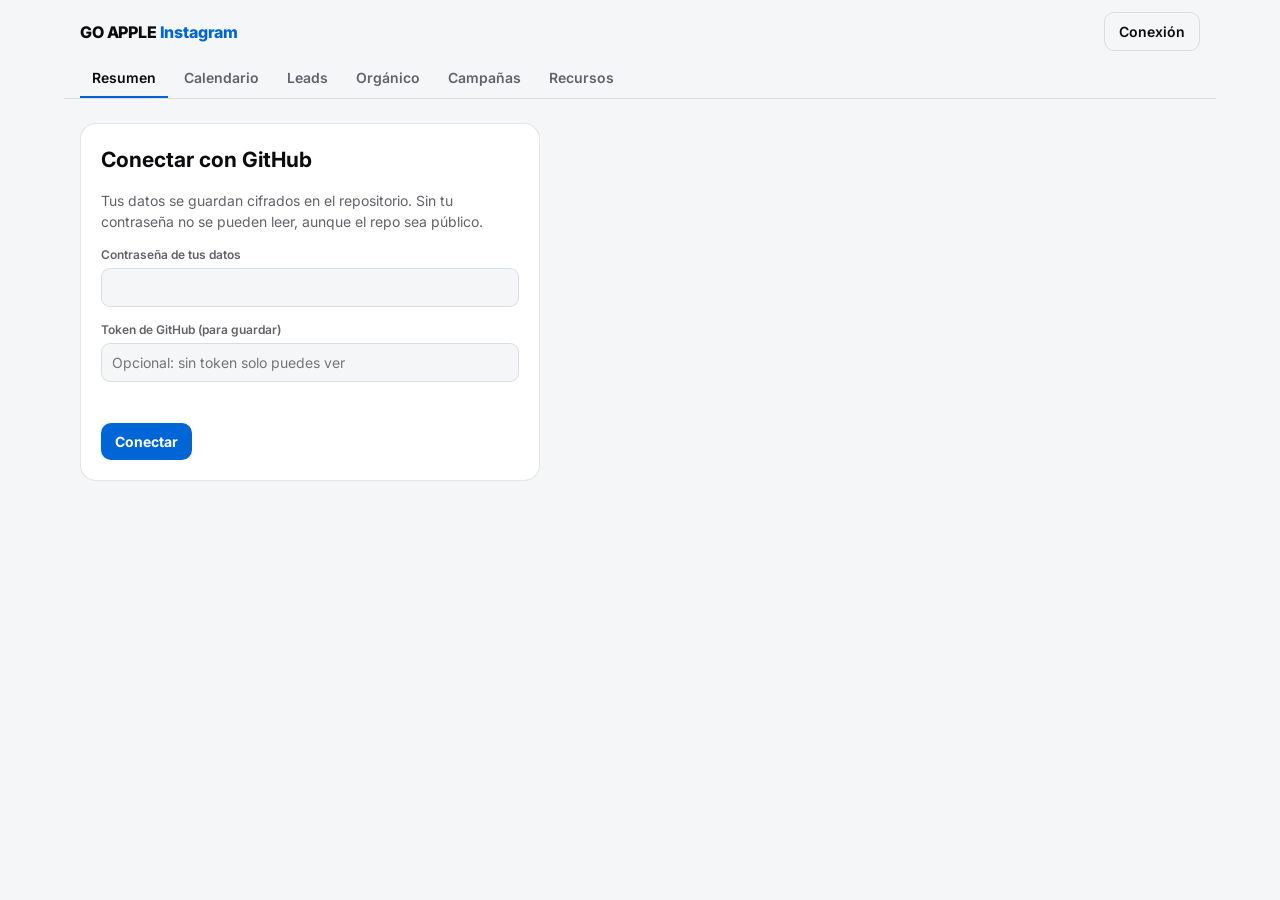
==== instagram.html @ bdab7c3d "Agrega página de Instagram (standalone) y su acceso desde el menú Mismo motor de datos que panel-ram" ====
<!doctype html>
<html lang="es"><head>
<meta charset="utf-8">
<meta name="viewport" content="width=device-width, initial-scale=1, viewport-fit=cover">
<title>GO APPLE · Instagram</title>
<meta name="robots" content="noindex">
<link rel="preconnect" href="https://fonts.googleapis.com">
<link rel="stylesheet" href="https://fonts.googleapis.com/css2?family=Inter:wght@400;500;600;700;800&display=swap">
<style>
/* Layout: barra superior con pestañas, contenido en una columna ancha; tablas con scroll propio.
   Paleta dark-first de ramaruizmkt (negro, azul de marca), con variante clara. */
:root {
  --bg: #050505; --surface: #0e0e10; --raise: #151518; --line: rgba(255,255,255,.09);
  --fg: #f4f4f5; --muted: #8f8f94; --accent: #0a84ff; --accent-ink: #ffffff;
  --good: #30d158; --warn: #ffb340; --bad: #ff453a;
  --font: "Inter", system-ui, -apple-system, "Segoe UI", sans-serif;
  color-scheme: dark;
}
@media (prefers-color-scheme: light) { :root:not([data-theme="dark"]) {
  --bg: #f5f6f8; --surface: #ffffff; --raise: #eef0f4; --line: rgba(0,0,0,.1);
  --fg: #0b0b0d; --muted: #62626a; --accent: #0066d6; --accent-ink: #ffffff;
  --good: #1c8a3a; --warn: #a96300; --bad: #c8261c; color-scheme: light; } }
:root[data-theme="light"] {
  --bg: #f5f6f8; --surface: #ffffff; --raise: #eef0f4; --line: rgba(0,0,0,.1);
  --fg: #0b0b0d; --muted: #62626a; --accent: #0066d6; --accent-ink: #ffffff;
  --good: #1c8a3a; --warn: #a96300; --bad: #c8261c; color-scheme: light; }

* { box-sizing: border-box; }
body { margin: 0; background: var(--bg); color: var(--fg); font-family: var(--font); font-size: 14px; line-height: 1.5; padding-inline: 16px; padding-block: 0 56px; }
.tools { display: flex; align-items: center; gap: 10px; }
#sync { font-size: 12px; color: var(--muted); }
#cuenta-sel { background: var(--raise); border: 1px solid var(--line); border-radius: 10px; padding: 7px 10px; font-weight: 600; max-width: 190px; }
#sync.bad { color: var(--bad); }
.setup { max-width: 460px; display: flex; flex-direction: column; gap: 14px; background: var(--surface); border: 1px solid var(--line); border-radius: 16px; padding: 20px; }
.setup p { margin: 0; color: var(--muted); }
.setup .field input { width: 100%; }
.wrap { max-width: 1120px; margin: 0 auto; }
h1, h2, h3 { margin: 0; text-wrap: balance; }
button, input, select, textarea { font: inherit; color: inherit; }
.num { font-variant-numeric: tabular-nums; }

header { position: sticky; top: env(safe-area-inset-top, 0px); z-index: 5; background: var(--bg); border-bottom: 1px solid var(--line); margin-inline: -16px; padding: 12px 16px 0; }
.bar { max-width: 1120px; margin: 0 auto; display: flex; flex-wrap: wrap; align-items: center; gap: 8px 16px; justify-content: space-between; }
.brand { font-weight: 800; font-size: 16px; letter-spacing: -.01em; }
.brand span { color: var(--accent); }
nav { display: flex; gap: 4px; overflow-x: auto; max-width: 1120px; margin: 8px auto 0; }
nav button { background: none; border: 0; border-bottom: 2px solid transparent; padding: 8px 12px; color: var(--muted); font-weight: 600; cursor: pointer; white-space: nowrap; }
nav button[aria-selected="true"] { color: var(--fg); border-color: var(--accent); }
nav button:hover { color: var(--fg); }
:focus-visible { outline: 2px solid var(--accent); outline-offset: 2px; }

.primary { background: var(--accent); color: var(--accent-ink); border: 0; border-radius: 10px; padding: 8px 14px; font-weight: 700; cursor: pointer; }
.ghost { background: transparent; border: 1px solid var(--line); border-radius: 10px; padding: 8px 14px; font-weight: 600; cursor: pointer; }
.ghost:hover { background: var(--raise); }
.danger { color: var(--bad); }

main { padding-top: 24px; display: flex; flex-direction: column; gap: 28px; }
.eyebrow { font-size: 11px; font-weight: 700; letter-spacing: .14em; text-transform: uppercase; color: var(--muted); }
.sec { display: flex; flex-direction: column; gap: 12px; min-width: 0; }
.sec-head { display: flex; align-items: baseline; justify-content: space-between; gap: 12px; flex-wrap: wrap; }
.sec-head h2 { font-size: 18px; font-weight: 700; letter-spacing: -.01em; }
.hint { color: var(--muted); font-size: 13px; }

.kpis { display: grid; grid-template-columns: repeat(auto-fit, minmax(150px, 1fr)); gap: 10px; }
.kpi { background: var(--surface); border: 1px solid var(--line); border-radius: 14px; padding: 14px 16px; display: flex; flex-direction: column; gap: 2px; min-width: 0; }
.kpi b { font-size: 24px; font-weight: 800; letter-spacing: -.02em; font-variant-numeric: tabular-nums; }
.kpi small { color: var(--muted); font-size: 12px; }
.kpi .eyebrow { font-size: 10.5px; }

.funnel { display: flex; flex-direction: column; gap: 8px; background: var(--surface); border: 1px solid var(--line); border-radius: 14px; padding: 16px; }
.frow { display: grid; grid-template-columns: 84px 1fr 120px; gap: 12px; align-items: center; }
.frow .track { background: var(--raise); border-radius: 6px; height: 22px; overflow: hidden; }
.frow .fill { height: 100%; background: var(--accent); border-radius: 6px; min-width: 2px; }
.frow:nth-child(2) .fill { opacity: .75; } .frow:nth-child(3) .fill { background: var(--good); }
.frow span:last-child { color: var(--muted); font-size: 12.5px; text-align: right; }
.frow span:first-child { font-weight: 600; }

.tablebox { overflow-x: auto; background: var(--surface); border: 1px solid var(--line); border-radius: 14px; }
table { border-collapse: collapse; width: 100%; min-width: 640px; }
th { text-align: left; font-size: 11px; font-weight: 700; letter-spacing: .08em; text-transform: uppercase; color: var(--muted); padding: 10px 12px; border-bottom: 1px solid var(--line); white-space: nowrap; }
td { padding: 10px 12px; border-bottom: 1px solid var(--line); vertical-align: middle; }
tr:last-child td { border-bottom: 0; }
th.r, td.r { text-align: right; font-variant-numeric: tabular-nums; }
tbody tr.click { cursor: pointer; } tbody tr.click:hover { background: var(--raise); }
td .sub { color: var(--muted); font-size: 12px; }
td.title { max-width: 280px; overflow-wrap: anywhere; }
.dim { color: var(--muted); }

.pill { display: inline-block; padding: 2px 9px; border-radius: 999px; font-size: 12px; font-weight: 600; background: var(--raise); color: var(--muted); white-space: nowrap; }
.pill.contactado, .pill.Activa { background: color-mix(in srgb, var(--accent) 18%, transparent); color: var(--accent); }
.pill.Activo { background: color-mix(in srgb, var(--good) 20%, transparent); color: var(--good); }
.pill.agendado, .pill.Pausada, .pill.Pausado { background: color-mix(in srgb, var(--warn) 20%, transparent); color: var(--warn); }
.pill.venta { background: color-mix(in srgb, var(--good) 20%, transparent); color: var(--good); }
.pill.perdido { background: color-mix(in srgb, var(--bad) 18%, transparent); color: var(--bad); }
select.stage { background: var(--raise); border: 1px solid var(--line); border-radius: 8px; padding: 4px 6px; font-size: 13px; }

.chips { display: flex; gap: 6px; flex-wrap: wrap; }
.chip { background: transparent; border: 1px solid var(--line); border-radius: 999px; padding: 4px 12px; font-size: 13px; font-weight: 600; color: var(--muted); cursor: pointer; }
.chip[aria-pressed="true"] { background: var(--fg); color: var(--bg); border-color: var(--fg); }

.empty { border: 1px dashed var(--line); border-radius: 14px; padding: 28px 20px; display: flex; flex-direction: column; gap: 10px; align-items: flex-start; }
.empty p { margin: 0; color: var(--muted); max-width: 52ch; }
.empty h3 { font-size: 16px; }
.two { display: grid; grid-template-columns: repeat(auto-fit, minmax(300px, 1fr)); gap: 24px; }

.overlay { position: fixed; inset: 0; background: rgba(0,0,0,.6); display: flex; align-items: flex-start; justify-content: center; padding: 24px 16px; overflow-y: auto; z-index: 20; }
.modal { background: var(--surface); border: 1px solid var(--line); border-radius: 16px; width: 100%; max-width: 520px; padding: 20px; display: flex; flex-direction: column; gap: 16px; }
.modal h3 { font-size: 17px; }
.fields { display: grid; grid-template-columns: 1fr 1fr; gap: 12px; }
.field { display: flex; flex-direction: column; gap: 4px; min-width: 0; }
.field.full { grid-column: 1 / -1; }
.field label { font-size: 12px; font-weight: 600; color: var(--muted); }
.field input, .field select, .field textarea { background: var(--bg); border: 1px solid var(--line); border-radius: 9px; padding: 8px 10px; width: 100%; min-width: 0; }
.field.check { flex-direction: row; align-items: center; gap: 8px; }
.field.check input { width: auto; }
.actions { display: flex; gap: 8px; flex-wrap: wrap; align-items: center; }
.actions .sp { flex: 1; }
.err { color: var(--bad); font-size: 13px; min-height: 1em; }
/* calendario */
.cal-head { display: flex; align-items: center; gap: 8px; flex-wrap: wrap; }
.cal-head h2 { text-transform: none; min-width: 150px; }
.cal-head h2::first-letter { text-transform: uppercase; }
.cal-grid { display: grid; grid-template-columns: repeat(7, minmax(0, 1fr)); gap: 1px; background: var(--line); border: 1px solid var(--line); border-radius: 14px; overflow: hidden; }
.cal-dow { background: var(--surface); padding: 8px; font-size: 11px; font-weight: 700; letter-spacing: .08em; text-transform: uppercase; color: var(--muted); }
.cal-day { background: var(--surface); min-height: 104px; padding: 6px; display: flex; flex-direction: column; gap: 4px; min-width: 0; }
.cal-day.off { background: var(--bg); }
.cal-n { font-size: 12px; font-weight: 700; width: 22px; height: 22px; display: inline-flex; align-items: center; justify-content: center; color: var(--muted); }
.cal-day.today .cal-n { background: var(--accent); color: var(--accent-ink); border-radius: 999px; }
.cal-chip { text-align: left; border: 0; border-radius: 7px; padding: 4px 6px; font-size: 12px; line-height: 1.25; cursor: pointer; background: color-mix(in srgb, var(--accent) 20%, transparent); color: var(--fg); min-width: 0; overflow: hidden; }
.cal-chip b { display: block; font-variant-numeric: tabular-nums; font-size: 11px; color: var(--accent); }
.cal-chip.publicado { background: color-mix(in srgb, var(--good) 20%, transparent); } .cal-chip.publicado b { color: var(--good); }
.cal-chip.error, .cal-chip.vencido { background: color-mix(in srgb, var(--bad) 20%, transparent); } .cal-chip.error b, .cal-chip.vencido b { color: var(--bad); }
.cal-chip.publicando { background: color-mix(in srgb, var(--warn) 22%, transparent); } .cal-chip.publicando b { color: var(--warn); }
.cal-chip span { display: block; overflow: hidden; text-overflow: ellipsis; white-space: nowrap; }
.pill.pendiente { background: color-mix(in srgb, var(--accent) 18%, transparent); color: var(--accent); }
.pill.publicado { background: color-mix(in srgb, var(--good) 20%, transparent); color: var(--good); }
.pill.error, .pill.vencido { background: color-mix(in srgb, var(--bad) 18%, transparent); color: var(--bad); }
.pill.publicando { background: color-mix(in srgb, var(--warn) 20%, transparent); color: var(--warn); }
.thumbs { display: flex; gap: 6px; overflow-x: auto; }
.thumbs img { width: 84px; height: 84px; object-fit: cover; border-radius: 8px; flex: none; }
.cap { white-space: pre-wrap; color: var(--muted); font-size: 13px; max-height: 220px; overflow-y: auto; }
@media (max-width: 700px) { .cal-day { min-height: 56px; padding: 4px; } .cal-chip span, .cal-chip b { display: none; } .cal-chip { padding: 0; height: 8px; } .cal-dow { padding: 6px 2px; font-size: 10px; text-align: center; letter-spacing: 0; } }
@media (max-width: 520px) { .fields { grid-template-columns: 1fr; } .frow { grid-template-columns: 70px 1fr 90px; gap: 8px; } }
@media (prefers-reduced-motion: no-preference) { .fill { transition: width .3s; } }
</style>
</head>
<body>
<div class="wrap">
  <header>
    <div class="bar">
      <div class="brand">GO APPLE <span>Instagram</span></div>
      <div class="tools"><select id="cuenta-sel" aria-label="Cuenta de Instagram" hidden></select><span id="sync" role="status"></span><button class="ghost" id="cfg-btn" type="button">Conexión</button><button class="primary" id="add-btn" type="button">+ Nuevo lead</button></div>
    </div>
    <nav role="tablist" id="tabs"></nav>
  </header>
  <main id="view"></main>
</div>
<div id="modal-root"></div>

<script>
const STAGES = [['nuevo','Nuevo'],['contactado','Contactado'],['agendado','Agendado'],['venta','Venta'],['perdido','Perdido']];
const STAGE_LABEL = Object.fromEntries(STAGES);
const TABS = [['resumen','Resumen','+ Nuevo lead','leads'],['calendario','Calendario','+ Nuevo lead','leads'],['leads','Leads','+ Nuevo lead','leads'],['organico','Orgánico','+ Nuevo contenido','posts'],['campanas','Campañas','+ Nueva campaña','camps'],['recursos','Recursos','+ Nuevo recurso','recursos']];
const COLL = { leads:'leads', posts:'posts', camps:'camps', recursos:'recursos', config:'config' };
const S = { posts: [], camps: [], leads: [], recursos: [], config: [] };
let LISTA = [], cuentaSel = 'todas';
try { cuentaSel = localStorage.getItem('go-apple-ig-cuenta') || 'todas'; } catch (e) {}
const cuentaDe = x => String((x && x.cuenta) || LISTA[0] || '').toLowerCase();
const okCuenta = x => cuentaSel === 'todas' || !LISTA.length || cuentaDe(x) === cuentaSel;
const cuentaField = () => LISTA.length > 1 ? [['cuenta', 'Cuenta', 'select', { full: 1, opts: LISTA.map(u => [u, '@' + u]), def: cuentaSel !== 'todas' ? cuentaSel : LISTA[0] }]] : [];
let db = null, tab = 'resumen', leadFilter = 'todos', dbError = '', needSetup = false;
const CFG_KEY = 'go-apple-ig-conexion';
const cfg = { repo: 'ramaskere/go-apple-sistema', file: 'datos.enc.json', pass: '', token: '' };
try { Object.assign(cfg, JSON.parse(localStorage.getItem(CFG_KEY) || '{}')); } catch (e) {}
const saveCfg = () => { try { localStorage.setItem(CFG_KEY, JSON.stringify({ pass: cfg.pass, token: cfg.token })); } catch (e) {} try { navigator.storage?.persist?.(); } catch (e) {} };
const authErr = m => Object.assign(new Error(m), { auth: true });

try { const t = localStorage.getItem('go-apple-ig-tab'); if (TABS.some(x => x[0] === t)) tab = t; } catch (e) {}

const $ = s => document.querySelector(s);
const esc = v => String(v ?? '').replace(/[&<>"']/g, c => ({'&':'&amp;','<':'&lt;','>':'&gt;','"':'&quot;',"'":'&#39;'}[c]));
const today = () => { const d = new Date(); return new Date(d - d.getTimezoneOffset()*60000).toISOString().slice(0,10); };
const addDays = n => { const d = new Date(); d.setDate(d.getDate()+n); return new Date(d - d.getTimezoneOffset()*60000).toISOString().slice(0,10); };
const n0 = v => Number(v) || 0;
const int = v => n0(v).toLocaleString('es');
const money = v => 'US$ ' + n0(v).toLocaleString('es', { maximumFractionDigits: Math.abs(n0(v)) < 100 ? 2 : 0 });
const ratio = (a, b) => b > 0 ? a / b : null;
const pct = r => r === null ? '—' : (r * 100).toLocaleString('es', { maximumFractionDigits: 1 }) + '%';
const moneyOr = r => r === null ? '—' : money(r);
const dateLabel = f => f ? new Date(f + 'T12:00:00').toLocaleDateString('es', { day: 'numeric', month: 'short' }) : '—';

/* ---------- métricas ---------- */
const isAgenda = l => !!l.agendado || l.etapa === 'agendado' || l.etapa === 'venta';
function stats(list) {
  const ventas = list.filter(l => l.etapa === 'venta');
  return { leads: list.length, agendas: list.filter(isAgenda).length, ventas: ventas.length, ingresos: ventas.reduce((s, l) => s + n0(l.monto), 0) };
}
const byOrigin = key => stats(S.leads.filter(l => (l.origen || 'directo') === key));
function originName(key) {
  if (!key || key === 'directo') return 'Directo / otro';
  const [t, id] = key.split(':');
  const d = (t === 'post' ? S.posts : t === 'rec' ? S.recursos : S.camps).find(x => x.id === id);
  if (!d) return 'Origen eliminado';
  return t === 'post' ? (d.titulo || 'Sin título') : (d.nombre || 'Sin nombre');
}
const originKind = key => !key || key === 'directo' ? 'Directo' : key.startsWith('post:') ? 'Orgánico' : key.startsWith('rec:') ? 'Lead magnet' : 'Campaña';

/* ---------- vistas ---------- */
function kpi(label, value, sub) { return `<div class="kpi"><span class="eyebrow">${label}</span><b>${value}</b><small>${sub || '&nbsp;'}</small></div>`; }
function table(heads, rows, emptyMsg) {
  return `<div class="tablebox"><table><thead><tr>${heads.map(h => `<th class="${h[1] || ''}">${h[0]}</th>`).join('')}</tr></thead><tbody>${rows.join('') || `<tr><td colspan="${heads.length}" class="dim">${emptyMsg}</td></tr>`}</tbody></table></div>`;
}

function viewResumen() {
  const hasAny = S.leads.length || S.posts.length || S.camps.length;
  if (!hasAny) return `<div class="empty"><h3>Todavía no hay datos</h3><p>Empieza cargando un contenido orgánico o una campaña, y después tus leads con su origen. El resumen se arma solo a partir de eso.</p><div class="actions"><button class="primary" data-new="posts">+ Contenido</button><button class="ghost" data-new="camps">+ Campaña</button><button class="ghost" data-new="leads">+ Lead</button><button class="ghost" id="seed">Ver con datos de ejemplo</button></div></div>`;
  const t = stats(S.leads);
  const gasto = S.camps.reduce((s, c) => s + n0(c.gasto), 0);
  const campLeads = S.leads.filter(l => (l.origen || '').startsWith('camp:'));
  const cs = stats(campLeads);
  const f = (a, b, c) => `<div class="frow"><span>${a}</span><div class="track"><div class="fill" style="width:${t.leads ? Math.max(b / t.leads * 100, 0) : 0}%"></div></div><span class="num">${c}</span></div>`;

  const groups = [['Orgánico', S.leads.filter(l => (l.origen || '').startsWith('post:'))], ['Campañas', campLeads], ['Lead magnets', S.leads.filter(l => (l.origen || '').startsWith('rec:'))], ['Directo / otro', S.leads.filter(l => !l.origen || l.origen === 'directo')]];
  const gRows = groups.map(([n, list]) => { const s = stats(list); return `<tr><td>${n}</td><td class="r">${s.leads}</td><td class="r">${s.agendas}</td><td class="r">${s.ventas}</td><td class="r">${money(s.ingresos)}</td><td class="r">${pct(ratio(s.ventas, s.leads))}</td></tr>`; });

  const origins = [...S.posts.map(p => ['post:' + p.id, 'Orgánico']), ...S.camps.map(c => ['camp:' + c.id, 'Campaña']), ...S.recursos.map(r => ['rec:' + r.id, 'Lead magnet'])]
    .map(([k, kind]) => ({ k, kind, ...byOrigin(k) })).filter(o => o.leads > 0)
    .sort((a, b) => b.ingresos - a.ingresos || b.leads - a.leads).slice(0, 6);
  const oRows = origins.map(o => `<tr><td class="title">${esc(originName(o.k))}<div class="sub">${o.kind}</div></td><td class="r">${o.leads}</td><td class="r">${o.agendas}</td><td class="r">${o.ventas}</td><td class="r">${money(o.ingresos)}</td></tr>`);

  const months = {};
  S.leads.forEach(l => { const m = (l.fecha || '').slice(0, 7) || 'sin fecha'; (months[m] ||= []).push(l); });
  const mRows = Object.keys(months).sort().reverse().map(m => { const s = stats(months[m]); const lab = m === 'sin fecha' ? m : new Date(m + '-15T12:00:00').toLocaleDateString('es', { month: 'long', year: 'numeric' }); return `<tr><td style="text-transform:capitalize">${lab}</td><td class="r">${s.leads}</td><td class="r">${s.agendas}</td><td class="r">${s.ventas}</td><td class="r">${money(s.ingresos)}</td></tr>`; });
  const hasEj = [...S.posts, ...S.camps, ...S.leads].some(d => d.ejemplo);

  return `
  <section class="sec"><div class="sec-head"><h2>Negocio</h2>${hasEj ? '<button class="ghost danger" id="unseed">Borrar datos de ejemplo</button>' : ''}</div>
    <div class="kpis">
      ${kpi('Leads', int(t.leads), `${pct(ratio(t.agendas, t.leads))} agendan`)}
      ${kpi('Agendas', int(t.agendas), `${pct(ratio(t.ventas, t.agendas))} cierran`)}
      ${kpi('Ventas', int(t.ventas), `${pct(ratio(t.ventas, t.leads))} de los leads`)}
      ${kpi('Ingresos', money(t.ingresos), t.ventas ? `Ticket ${money(t.ingresos / t.ventas)}` : '')}
    </div>
    <div class="kpis">
      ${kpi('Inversión en ads', money(gasto), `${S.camps.length} campañas`)}
      ${kpi('Costo por lead', moneyOr(ratio(gasto, cs.leads)), `${cs.leads} leads de campañas`)}
      ${kpi('Costo por venta', moneyOr(ratio(gasto, cs.ventas)), `${cs.ventas} ventas de campañas`)}
      ${kpi('ROAS', cs.ingresos && gasto ? (cs.ingresos / gasto).toLocaleString('es', { maximumFractionDigits: 2 }) + 'x' : '—', `${money(cs.ingresos)} facturado`)}
    </div></section>
  <section class="sec"><div class="sec-head"><h2>Embudo</h2><span class="hint">Todos los leads cargados</span></div>
    <div class="funnel">${f('Leads', t.leads, int(t.leads))}${f('Agendas', t.agendas, `${t.agendas} · ${pct(ratio(t.agendas, t.leads))}`)}${f('Ventas', t.ventas, `${t.ventas} · ${pct(ratio(t.ventas, t.leads))}`)}</div></section>
  <div class="two">
    <section class="sec"><div class="sec-head"><h2>Por canal</h2></div>${table([['Canal'], ['Leads', 'r'], ['Agendas', 'r'], ['Ventas', 'r'], ['Ingresos', 'r'], ['Conv.', 'r']], gRows)}</section>
    <section class="sec"><div class="sec-head"><h2>Por mes</h2><span class="hint">Según fecha del lead</span></div>${table([['Mes'], ['Leads', 'r'], ['Agendas', 'r'], ['Ventas', 'r'], ['Ingresos', 'r']], mRows, 'Sin leads')}</section>
  </div>
  <section class="sec"><div class="sec-head"><h2>Qué te está trayendo resultados</h2><span class="hint">Contenidos y campañas ordenados por ingresos</span></div>
    ${table([['Origen'], ['Leads', 'r'], ['Agendas', 'r'], ['Ventas', 'r'], ['Ingresos', 'r']], oRows, 'Cuando asignes un origen a tus leads, aparece acá.')}</section>`;
}

function viewLeads() {
  const counts = Object.fromEntries(STAGES.map(([k]) => [k, S.leads.filter(l => l.etapa === k).length]));
  const list = S.leads.filter(l => leadFilter === 'todos' || l.etapa === leadFilter).sort((a, b) => (b.fecha || '').localeCompare(a.fecha || ''));
  const chips = [['todos', `Todos ${S.leads.length}`], ...STAGES.map(([k, v]) => [k, `${v} ${counts[k]}`])].map(([k, v]) => `<button class="chip" data-filter="${k}" aria-pressed="${leadFilter === k}">${v}</button>`).join('');
  const rows = list.map(l => `<tr class="click" data-edit="leads:${l.id}"><td class="dim">${dateLabel(l.fecha)}</td><td>${esc(l.nombre || 'Sin nombre')}<div class="sub">${esc(l.usuario || '')}</div></td><td class="title">${esc(originName(l.origen))}<div class="sub">${originKind(l.origen)}</div></td><td>${stageSelect(l)}</td><td class="r">${l.etapa === 'venta' || n0(l.monto) ? money(l.monto) : '—'}</td><td class="title dim">${esc(l.notas || '')}</td></tr>`);
  if (!S.leads.length) return `<div class="empty"><h3>Sin leads todavía</h3><p>Carga cada persona que te escribe o agenda, con el contenido o la campaña que la trajo. Así se conecta todo.</p><button class="primary" data-new="leads">+ Nuevo lead</button></div>`;
  return `<section class="sec"><div class="sec-head"><h2>Leads</h2></div><div class="chips">${chips}</div>${table([['Fecha'], ['Lead'], ['Origen'], ['Etapa'], ['Monto', 'r'], ['Notas']], rows, 'No hay leads en esta etapa.')}</section>`;
}
const stageSelect = l => `<select class="stage" data-stage="${l.id}" aria-label="Etapa de ${esc(l.nombre)}">${STAGES.map(([k, v]) => `<option value="${k}" ${l.etapa === k ? 'selected' : ''}>${v}</option>`).join('')}</select>`;

function viewOrganico() {
  if (!S.posts.length) return `<div class="empty"><h3>Sin contenido cargado</h3><p>Registra cada Reel, Story, carrusel o post con sus números. Al crear un lead puedes elegir de cuál vino y aquí verás cuántos leads, agendas y ventas generó.</p><button class="primary" data-new="posts">+ Nuevo contenido</button></div>`;
  const rows = [...S.posts].sort((a, b) => (b.fecha || '').localeCompare(a.fecha || '')).map(p => {
    const s = byOrigin('post:' + p.id), inter = n0(p.likes) + n0(p.comentarios) + n0(p.guardados) + n0(p.compartidos);
    return `<tr class="click" data-edit="posts:${p.id}"><td class="dim">${dateLabel(p.fecha)}</td><td class="title">${esc(p.titulo || 'Sin título')}<div class="sub">${esc(p.formato || '')}</div></td><td class="r">${int(p.alcance)}</td><td class="r">${int(inter)}<div class="sub">${pct(ratio(inter, n0(p.alcance)))}</div></td><td class="r"><b>${s.leads}</b></td><td class="r">${s.agendas}</td><td class="r">${s.ventas}</td><td class="r">${money(s.ingresos)}</td></tr>`;
  });
  const tot = stats(S.leads.filter(l => (l.origen || '').startsWith('post:')));
  return `<section class="sec"><div class="sec-head"><h2>Contenido orgánico</h2><span class="hint">${S.posts.length} piezas · ${tot.leads} leads · ${tot.ventas} ventas · ${money(tot.ingresos)}</span></div>${table([['Fecha'], ['Contenido'], ['Alcance', 'r'], ['Interacción', 'r'], ['Leads', 'r'], ['Agendas', 'r'], ['Ventas', 'r'], ['Ingresos', 'r']], rows)}</section>`;
}

function viewCampanas() {
  if (!S.camps.length) return `<div class="empty"><h3>Sin campañas cargadas</h3><p>Registra cada campaña con su gasto, impresiones y clics. Al crear un lead puedes asignarle la campaña y se calculan costo por lead, costo por venta y ROAS.</p><button class="primary" data-new="camps">+ Nueva campaña</button></div>`;
  const rows = [...S.camps].sort((a, b) => (b.inicio || '').localeCompare(a.inicio || '')).map(c => {
    const s = byOrigin('camp:' + c.id);
    return `<tr class="click" data-edit="camps:${c.id}"><td class="title">${esc(c.nombre || 'Sin nombre')}<div class="sub">${esc(c.objetivo || '')} · desde ${dateLabel(c.inicio)}</div></td><td><span class="pill ${esc(c.estado)}">${esc(c.estado || '—')}</span></td><td class="r">${money(c.gasto)}</td><td class="r">${int(c.impresiones)}</td><td class="r">${int(c.clics)}<div class="sub">${pct(ratio(n0(c.clics), n0(c.impresiones)))} CTR</div></td><td class="r"><b>${s.leads}</b><div class="sub">${moneyOr(ratio(n0(c.gasto), s.leads))} c/u</div></td><td class="r">${s.agendas}</td><td class="r">${s.ventas}</td><td class="r">${money(s.ingresos)}</td><td class="r">${n0(c.gasto) && s.ingresos ? (s.ingresos / n0(c.gasto)).toLocaleString('es', { maximumFractionDigits: 2 }) + 'x' : '—'}</td></tr>`;
  });
  const gasto = S.camps.reduce((s, c) => s + n0(c.gasto), 0);
  return `<section class="sec"><div class="sec-head"><h2>Campañas</h2><span class="hint">${S.camps.length} campañas · ${money(gasto)} invertidos</span></div>${table([['Campaña'], ['Estado'], ['Gasto', 'r'], ['Impresiones', 'r'], ['Clics', 'r'], ['Leads', 'r'], ['Agendas', 'r'], ['Ventas', 'r'], ['Ingresos', 'r'], ['ROAS', 'r']], rows)}</section>`;
}

let cola = [], rotaciones = {}, calMonth = (() => { const d = new Date(); return new Date(d.getFullYear(), d.getMonth(), 1); })(), calList = [];
const ESTADO_COLA = { pendiente: 'Programado', publicando: 'Publicando', publicado: 'Publicado', error: 'Error', vencido: 'Vencido' };
// Proyecta, solo para mostrar, los días entre desde y hasta (ambos inclusive) en que la rotación publica
// TODAS sus imágenes juntas, como historias seguidas. No guarda nada: eso lo hace el workflow al publicar.
function rotacionFechas(rot, desde, hasta) {
  const out = []; if (!(rot.imagenes || []).length) return out;
  const [hh, mm] = (rot.hora || '08:00').split(':').map(Number);
  const hoy0 = new Date(); hoy0.setHours(0, 0, 0, 0);
  const hoyArt = new Date(Date.now() - 3 * 3600e3).toISOString().slice(0, 10); // hoy en Argentina (UTC-3 fijo)
  for (let cursor = new Date(hoy0); cursor <= hasta; cursor.setDate(cursor.getDate() + 1)) {
    if (cursor < desde) continue;
    const d = new Date(cursor); d.setHours(hh, mm, 0, 0);
    out.push({ date: d, estado: cursor.getTime() === hoy0.getTime() && rot.ultima === hoyArt ? 'publicado' : 'pendiente' });
  }
  return out;
}
function calItems() {
  const items = [];
  const diaDe = d => d.getFullYear() + '-' + d.getMonth() + '-' + d.getDate();
  const postDias = new Set(S.posts.filter(p => p.fecha).map(p => diaDe(new Date(p.fecha + 'T12:00:00'))));
  for (const c of cola) {
    if (!okCuenta(c)) continue;
    const d = new Date(c.fecha); if (isNaN(d)) continue;
    if (c.estado === 'publicado' && postDias.has(diaDe(d))) continue; // ya aparece desde Instagram
    items.push({ date: d, hora: true, estado: c.estado || 'pendiente', titulo: (c.caption || '').split('\n')[0].slice(0, 70), cola: c, cuenta: cuentaDe(c) });
  }
  for (const p of S.posts) if (p.fecha) items.push({ date: new Date(p.fecha + 'T12:00:00'), hora: false, estado: 'publicado', titulo: p.titulo || 'Sin título', post: p, cuenta: cuentaDe(p) });
  const y = calMonth.getFullYear(), m = calMonth.getMonth(), desde = new Date(y, m, 1), hasta = new Date(y, m + 1, 0, 23, 59, 59);
  for (const [id, r] of Object.entries(rotaciones)) {
    if (!okCuenta(r)) continue;
    for (const oc of rotacionFechas(r, desde, hasta)) items.push({ date: oc.date, hora: true, estado: oc.estado, titulo: 'Historias del día (' + r.imagenes.length + ')', rotacion: { ...r, id }, cuenta: cuentaDe(r) });
  }
  return items.sort((a, b) => a.date - b.date);
}
function viewCalendario() {
  const y = calMonth.getFullYear(), m = calMonth.getMonth(), hoy = new Date();
  const dias = new Date(y, m + 1, 0).getDate(), offset = (new Date(y, m, 1).getDay() + 6) % 7;
  calList = calItems().filter(it => it.date.getFullYear() === y && it.date.getMonth() === m);
  const porDia = {}; calList.forEach((it, i) => (porDia[it.date.getDate()] ||= []).push([it, i]));
  const hora = it => it.hora ? it.date.toLocaleTimeString('es', { hour: '2-digit', minute: '2-digit' }) : 'Publicado';
  const chip = ([it, i]) => `<button class="cal-chip ${esc(it.estado)}" data-cal="${i}" title="${esc(it.titulo)}"><b>${esc(hora(it))}</b><span>${esc(it.titulo)}</span></button>`;
  let cells = ['Lun', 'Mar', 'Mié', 'Jue', 'Vie', 'Sáb', 'Dom'].map(d => `<div class="cal-dow">${d}</div>`).join('');
  for (let i = 0; i < offset; i++) cells += '<div class="cal-day off"></div>';
  for (let d = 1; d <= dias; d++) cells += `<div class="cal-day${hoy.getFullYear() === y && hoy.getMonth() === m && hoy.getDate() === d ? ' today' : ''}"><span class="cal-n">${d}</span>${(porDia[d] || []).map(chip).join('')}</div>`;
  const rows = calList.map((it, i) => `<tr class="click" data-cal="${i}"><td class="dim">${it.date.toLocaleDateString('es', { weekday: 'short', day: 'numeric', month: 'short' })}${it.hora ? ' · ' + esc(hora(it)) : ''}</td><td class="title">${esc(it.titulo)}<div class="sub">${it.cola ? (it.cola.imagenes || []).length + ' imágenes' : it.rotacion ? it.rotacion.imagenes.length + ' historias' : esc(it.post.formato || '')}${LISTA.length > 1 ? ' · @' + esc(it.cuenta) : ''}</div></td><td><span class="pill ${esc(it.estado)}">${esc(ESTADO_COLA[it.estado] || it.estado)}</span></td></tr>`);
  const prog = calList.filter(it => it.estado === 'pendiente').length;
  return `<section class="sec"><div class="cal-head"><button class="ghost" data-calnav="-1" aria-label="Mes anterior">←</button><h2>${calMonth.toLocaleDateString('es', { month: 'long', year: 'numeric' })}</h2><button class="ghost" data-calnav="1" aria-label="Mes siguiente">→</button><button class="ghost" data-calnav="0">Hoy</button><span class="hint">${prog} programados este mes</span></div>
    <div class="cal-grid">${cells}</div></section>
    <section class="sec"><div class="sec-head"><h2>Lista del mes</h2><span class="hint">Para cambiar o cancelar un post programado, pídeselo a Claude antes de su hora.</span></div>${table([['Fecha'], ['Contenido'], ['Estado']], rows, 'No hay publicaciones este mes.')}</section>`;
}
function openCal(i) {
  const it = calList[i]; if (!it) return;
  const c = it.cola, rot = it.rotacion;
  const imgs = c ? (c.imagenes || []).slice(0, 5) : rot ? (rot.imagenes || []).slice(0, 5) : [];
  const totalImgs = c ? c.imagenes.length : imgs.length;
  const link = c ? c.link : (it.post?.url || '');
  $('#modal-root').innerHTML = `<div class="overlay" id="overlay"><div class="modal" role="dialog" aria-modal="true" aria-label="Detalle de la publicación">
    <h3>${esc(it.titulo)}</h3>
    <div class="actions"><span class="pill ${esc(it.estado)}">${esc(ESTADO_COLA[it.estado] || it.estado)}</span><span class="hint">${LISTA.length > 1 ? '@' + esc(it.cuenta) + ' · ' : ''}${it.date.toLocaleDateString('es', { weekday: 'long', day: 'numeric', month: 'long' })}${it.hora ? ' · ' + it.date.toLocaleTimeString('es', { hour: '2-digit', minute: '2-digit' }) : ''}</span></div>
    ${imgs.length ? `<div class="thumbs">${imgs.map(u => `<img src="${esc(u)}" alt="" loading="lazy">`).join('')}</div><span class="hint">${totalImgs} imagen${totalImgs === 1 ? '' : 'es'}</span>` : ''}
    ${c ? `<div class="cap">${esc(c.caption)}</div>` : rot ? `<div class="hint">Estas ${rot.imagenes.length} historias se repiten todos los días a las ${esc(rot.hora || '08:00')}.</div>` : `<div class="hint">${esc(it.post.formato || '')} publicado en Instagram${it.post.alcance ? ' · alcance ' + int(it.post.alcance) : ''}</div>`}
    ${c?.error ? `<div class="err">${esc(c.error)}</div>` : ''}
    ${link ? `<a href="${esc(link)}" target="_blank" rel="noopener">Ver en Instagram</a>` : ''}
    <div class="actions"><button class="ghost" type="button" id="cal-close">Cerrar</button></div></div></div>`;
  $('#cal-close').onclick = () => { $('#modal-root').innerHTML = ''; };
  $('#overlay').addEventListener('mousedown', e => { if (e.target.id === 'overlay') $('#modal-root').innerHTML = ''; });
}
async function loadCola() {
  try {
    const r = await fetch(`${GH}${cfg.repo}/contents/cola.json?t=${Date.now()}`, { headers: ghHeaders(), cache: 'no-store' });
    if (r.ok) { const j = await r.json(); cola = JSON.parse(b64utf8(j.content)); }
  } catch (e) {}
}
async function loadRotaciones() {
  try {
    const r = await fetch(`${GH}${cfg.repo}/contents/rotaciones.json?t=${Date.now()}`, { headers: ghHeaders(), cache: 'no-store' });
    if (r.ok) { const j = await r.json(); rotaciones = JSON.parse(b64utf8(j.content)); }
  } catch (e) {}
}
const autoDoc = () => S.config.find(c => c.id === 'auto') || {};
const autoPorCuenta = () => LISTA.length > 1 && cuentaSel !== 'todas';
const autoOn = () => {
  const a = autoDoc();
  if (autoPorCuenta() && a.cuentas && Object.prototype.hasOwnProperty.call(a.cuentas, cuentaSel)) return !!a.cuentas[cuentaSel];
  return !!a.activo;
};
function viewRecursos() {
  const puedeToggle = !LISTA.length || LISTA.length === 1 || cuentaSel !== 'todas';
  const etiqueta = autoPorCuenta() ? ` de @${esc(cuentaSel)}` : '';
  const head = `<div class="sec-head"><h2>Recursos</h2><button class="ghost" id="toggle-auto" aria-pressed="${autoOn()}" ${puedeToggle ? '' : 'disabled'}>Respuestas automáticas${etiqueta}: ${autoOn() ? 'encendidas' : 'apagadas'}</button>${puedeToggle ? '' : '<span class="hint">Elegí una cuenta para activarlas o apagarlas</span>'}</div>`;
  if (!S.recursos.length) return `<section class="sec">${head}<div class="empty"><h3>Todavía no hay recursos</h3><p>Un recurso es lo que recibe una persona cuando comenta una palabra clave en tu contenido. Por ejemplo, "impulsé" entrega las 3 razones por las que su anuncio no vendió. Crea el primero y queda guardado, cifrado con tu contraseña.</p><div class="actions"><button class="primary" data-new="recursos">+ Nuevo recurso</button><button class="ghost" id="seed-lm">Cargar mis 3 lead magnets (borrador)</button></div></div></section>`;
  const rows = S.recursos.map(r => {
    const post = r.post ? S.posts.find(p => 'post:' + p.id === r.post) : null, st = byOrigin('rec:' + r.id);
    return `<tr class="click" data-edit="recursos:${r.id}"><td class="title">${esc(r.nombre || 'Sin nombre')}<div class="sub">Palabra: <b>${esc(r.palabra || '')}</b>${r.pregunta ? ' · con pregunta' : ''}</div></td><td class="title dim">${r.post ? esc(post ? (post.titulo || 'Sin título') : 'Post eliminado') : 'Cualquier post'}</td><td><span class="pill ${esc(r.estado)}">${esc(r.estado || '—')}</span></td><td class="r"><b>${st.leads}</b></td><td class="r">${st.agendas}</td><td class="r">${st.ventas}</td><td class="r">${money(st.ingresos)}</td></tr>`;
  });
  return `<section class="sec">${head}<span class="hint">Cuando alguien comenta la palabra clave, recibe el texto del recurso por mensaje directo. Para que un lead cuente en un recurso, elígelo en "De dónde vino" al cargarlo. Con las respuestas automáticas apagadas no se envía nada. El envío automático se conecta cuando terminemos las pruebas con Instagram.</span>${table([['Recurso'], ['Se activa en'], ['Estado'], ['Leads', 'r'], ['Agendas', 'r'], ['Ventas', 'r'], ['Ingresos', 'r']], rows)}</section>`;
}
const VIEWS = { calendario: viewCalendario, recursos: viewRecursos, resumen: viewResumen, leads: viewLeads, organico: viewOrganico, campanas: viewCampanas };

function render() {
  $('#tabs').innerHTML = TABS.map(([k, v]) => `<button role="tab" data-tab="${k}" aria-selected="${tab === k}">${v}</button>`).join('');
  const cur = TABS.find(t => t[0] === tab);
  $('#add-btn').textContent = cur[2]; $('#add-btn').dataset.new = cur[3];
  const cs = $('#cuenta-sel');
  cs.hidden = needSetup || LISTA.length < 2;
  cs.innerHTML = '<option value="todas">Todas las cuentas</option>' + LISTA.map(u => `<option value="${esc(u)}">@${esc(u)}</option>`).join('');
  cs.value = cuentaSel;
  $('#add-btn').hidden = needSetup;
  if (needSetup) { $('#view').innerHTML = setupHtml(); return; }
  $('#view').innerHTML = (dbError ? `<div class="empty"><h3>No se pudo sincronizar</h3><p>${esc(dbError)}</p>${db ? '' : '<button class="primary" id="retry">Reintentar</button>'}</div>` : '') + VIEWS[tab]();
}
function setupHtml() {
  return `<form class="setup" id="setup-form"><h2>Conectar con GitHub</h2>
    <p>Tus datos se guardan cifrados en el repositorio. Sin tu contraseña no se pueden leer, aunque el repo sea público.</p>
    <div class="field"><label for="s-pass">Contraseña de tus datos</label><input id="s-pass" type="password" autocomplete="off" value="${esc(cfg.pass)}" required></div>
    <div class="field"><label for="s-token">Token de GitHub (para guardar)</label><input id="s-token" type="password" autocomplete="off" value="${esc(cfg.token)}" placeholder="Opcional: sin token solo puedes ver"></div>
    <div class="err" role="alert">${esc(dbError)}</div>
    <div class="actions"><button class="primary" type="submit">Conectar</button>${cfg.pass ? '<button class="ghost danger" type="button" id="forget">Olvidar en este dispositivo</button>' : ''}</div></form>`;
}

/* ---------- formularios ---------- */
const FORMS = {
  posts: { title: 'contenido', fields: () => [...cuentaField(), 
    ['fecha', 'Fecha de publicación', 'date', { def: today() }], ['formato', 'Formato', 'select', { opts: ['Reel', 'Story', 'Carrusel', 'Post', 'Live'] }],
    ['titulo', 'Título o tema', 'text', { full: 1, ph: 'Ej: 3 errores al lanzar un curso' }], ['url', 'Link (opcional)', 'text', { full: 1 }],
    ['alcance', 'Alcance', 'number'], ['likes', 'Likes', 'number'], ['comentarios', 'Comentarios', 'number'], ['guardados', 'Guardados', 'number'], ['compartidos', 'Compartidos', 'number']] },
  camps: { title: 'campaña', fields: () => [...cuentaField(), 
    ['nombre', 'Nombre', 'text', { full: 1, ph: 'Ej: Ventas con Ads, mensajes' }], ['estado', 'Estado', 'select', { opts: ['Activa', 'Pausada', 'Finalizada'] }], ['objetivo', 'Objetivo', 'select', { opts: ['Mensajes', 'Leads', 'Ventas', 'Tráfico', 'Alcance'] }],
    ['inicio', 'Inicio', 'date', { def: today() }], ['gasto', 'Gasto total (US$)', 'number'], ['impresiones', 'Impresiones', 'number'], ['clics', 'Clics', 'number']] },
  recursos: { title: 'recurso', fields: () => [...cuentaField(), 
    ['nombre', 'Nombre del recurso', 'text', { full: 1, ph: 'Ej: 3 razones por las que tu anuncio no vendió' }],
    ['palabra', 'Palabras clave (separadas por coma)', 'text', { ph: 'Ej: guía, guia, quiero la guía' }], ['estado', 'Estado', 'select', { opts: ['Activo', 'Pausado'] }],
    ['post', 'Se activa en', 'select', { full: 1, grouped: postOptions() }],
    ['respuesta', 'Respuesta pública al comentario (una por línea, se elige una al azar)', 'textarea', { full: 1 }],
    ['saludos', 'Saludos del mensaje privado (uno por línea, se elige uno al azar)', 'textarea', { full: 1 }],
    ['pregunta', 'Pregunta al final del mensaje (opcional, la respondes tú a mano)', 'text', { full: 1, ph: 'Ej: ¿Ya pautaste o estás pensando en empezar?' }],
    ['dm', 'Mensaje directo con el recurso (se envía de una sola vez)', 'textarea', { full: 1 }]] },
  leads: { title: 'lead', fields: () => [...cuentaField(), 
    ['nombre', 'Nombre', 'text', { full: 1 }], ['usuario', 'Usuario de IG o contacto', 'text'], ['fecha', 'Fecha de entrada', 'date', { def: today() }],
    ['origen', 'De dónde vino', 'select', { full: 1, grouped: originOptions() }], ['etapa', 'Etapa', 'select', { opts: STAGES }], ['monto', 'Monto de la venta (US$)', 'number'],
    ['agendado', 'Llegó a agendar una llamada', 'check', { full: 1 }], ['notas', 'Notas', 'textarea', { full: 1 }]] }
};
function postOptions() {
  return `<option value="">Cualquier post</option>` + S.posts.map(p => `<option value="post:${p.id}">${esc(`${p.formato || ''} · ${p.titulo || 'Sin título'} (${dateLabel(p.fecha)})`)}</option>`).join('');
}
function originOptions() {
  const o = v => v.map(([k, l]) => `<option value="${k}">${esc(l)}</option>`).join('');
  return `<option value="directo">Directo / otro</option>` +
    (S.posts.length ? `<optgroup label="Orgánico">${o(S.posts.map(p => ['post:' + p.id, `${p.formato || ''} · ${p.titulo || 'Sin título'} (${dateLabel(p.fecha)})`]))}</optgroup>` : '') +
    (S.recursos.length ? `<optgroup label="Lead magnets">${o(S.recursos.map(r => ['rec:' + r.id, r.nombre || 'Sin nombre']))}</optgroup>` : '') +
    (S.camps.length ? `<optgroup label="Campañas">${o(S.camps.map(c => ['camp:' + c.id, c.nombre || 'Sin nombre']))}</optgroup>` : '');
}
function fieldHtml([key, label, type, o = {}], d) {
  const id = 'f-' + key, v = d[key] ?? o.def ?? '', cls = 'field' + (o.full ? ' full' : '') + (type === 'check' ? ' check' : '');
  if (type === 'select') {
    const opts = o.grouped || (o.opts || []).map(x => Array.isArray(x) ? x : [x, x]).map(([k, l]) => `<option value="${esc(k)}">${esc(l)}</option>`).join('');
    return `<div class="${cls}"><label for="${id}">${label}</label><select id="${id}" name="${key}" data-v="${esc(v)}">${opts}</select></div>`;
  }
  if (type === 'check') return `<div class="${cls}"><input type="checkbox" id="${id}" name="${key}" ${v ? 'checked' : ''}><label for="${id}">${label}</label></div>`;
  if (type === 'textarea') return `<div class="${cls}"><label for="${id}">${label}</label><textarea id="${id}" name="${key}" rows="3">${esc(v)}</textarea></div>`;
  return `<div class="${cls}"><label for="${id}">${label}</label><input id="${id}" name="${key}" type="${type}" ${type === 'number' ? 'min="0" step="any"' : ''} value="${esc(v)}" ${o.ph ? `placeholder="${esc(o.ph)}"` : ''}></div>`;
}
function openForm(kind, id) {
  const form = FORMS[kind], doc = id ? S[kind].find(x => x.id === id) || {} : {};
  $('#modal-root').innerHTML = `<div class="overlay" id="overlay"><form class="modal" id="form" role="dialog" aria-modal="true" aria-label="${id ? 'Editar' : 'Nuevo'} ${form.title}">
    <h3>${id ? 'Editar' : 'Nuevo'} ${form.title}</h3>
    <div class="fields">${form.fields().map(f => fieldHtml(f, doc)).join('')}</div>
    <div class="err" id="err" role="alert"></div>
    <div class="actions"><button class="primary" type="submit">Guardar</button><button class="ghost" type="button" id="cancel">Cancelar</button><span class="sp"></span>${id ? '<button class="ghost danger" type="button" id="del">Eliminar</button>' : ''}</div></form></div>`;
  document.querySelectorAll('#form select[data-v]').forEach(s => { const v = s.dataset.v; if (v && [...s.options].some(o => o.value === v)) s.value = v; });
  const first = $('#form input:not([type=date]), #form select'); first && first.focus();
  const close = () => { $('#modal-root').innerHTML = ''; render(); };
  $('#cancel').onclick = close;
  $('#overlay').addEventListener('mousedown', e => { if (e.target.id === 'overlay') close(); });
  if (id) $('#del').onclick = async function () {
    if (!this.dataset.armed) { this.dataset.armed = 1; this.textContent = 'Confirmar eliminación'; return; }
    try { await db.collection(COLL[kind]).doc(id).delete(); close(); } catch (e) { $('#err').textContent = 'No se pudo eliminar: ' + (e.message || e.code); }
  };
  $('#form').onsubmit = async e => {
    e.preventDefault();
    if (!db) { $('#err').textContent = 'La base de datos no está disponible en esta vista.'; return; }
    const data = { ...doc }; delete data.id;
    form.fields().forEach(([key, , type]) => {
      const el = $('#form [name="' + key + '"]');
      data[key] = type === 'check' ? el.checked : type === 'number' ? (el.value === '' ? 0 : Number(el.value)) : el.value.trim();
    });
    if (kind === 'recursos' && (!data.palabra || !data.dm)) { $('#err').textContent = 'Falta la palabra clave o el mensaje directo.'; return; }
    if (kind === 'leads' && (data.etapa === 'agendado' || data.etapa === 'venta')) data.agendado = true;
    if (!id) data.creado = Date.now();
    try { await db.collection(COLL[kind]).doc(id || undefined).set(data); close(); }
    catch (err) { $('#err').textContent = 'No se pudo guardar: ' + (err.message || err.code); }
  };
}

/* ---------- lead magnets de Rama (borrador, en pausa hasta pegar el link de cada PDF) ---------- */
async function seedLM() {
  const q = '¿Ya estás pautando o estás pensando en empezar?';
  const dm = (n, d) => `Dale, acá tenés ${n}: [LINK]\n\n${d}\n\nSi después de leerlo querés que lo veamos juntos con tu caso, escribime por acá.`;
  const L = [
    ['lm-checklist5', 'Los 5 básicos de Meta Ads', 'checklist', 'Te lo mandé por privado', dm('Los 5 básicos de Meta Ads', 'Son 5 chequeos para saber si tu cuenta está bien armada antes de gastar más.')],
    ['lm-guia-anuncios', 'Guía de anuncios que venden', 'guía', 'Te la mandé por privado', dm('la Guía de anuncios que venden', 'Te ordena qué mirar para que tus anuncios vendan y no solo muestren números.')],
    ['lm-revision-cuenta', 'Guía de revisión de cuenta', 'revisión', 'Te la mandé por privado', dm('la Guía de revisión de cuenta', 'Un paso a paso para revisar tu cuenta publicitaria y detectar dónde se te va la plata.')]
  ];
  for (const [id, nombre, palabra, respuesta, mensaje] of L) await db.collection('recursos').doc(id).set({ nombre, palabra, respuesta, pregunta: q, dm: mensaje, post: '', estado: 'Pausado', creado: Date.now() });
}

/* ---------- datos de ejemplo ---------- */
async function seed() {
  const w = (c, id, d) => db.collection(c).doc(id).set({ ...d, ejemplo: true, creado: Date.now() });
  await w('posts', 'ej-p1', { fecha: addDays(-12), formato: 'Reel', titulo: 'Ejemplo: 3 errores al lanzar un curso', alcance: 8400, likes: 310, comentarios: 42, guardados: 96, compartidos: 38 });
  await w('posts', 'ej-p2', { fecha: addDays(-5), formato: 'Carrusel', titulo: 'Ejemplo: cómo medir tu lanzamiento', alcance: 3100, likes: 120, comentarios: 9, guardados: 74, compartidos: 12 });
  await w('camps', 'ej-c1', { nombre: 'Ejemplo: Mensajes infoproductores', estado: 'Activa', objetivo: 'Mensajes', inicio: addDays(-14), gasto: 180, impresiones: 41000, clics: 690 });
  const L = [['ej-l1', 'Ana (ejemplo)', 'post:ej-p1', 'venta', 450, -10], ['ej-l2', 'Luis (ejemplo)', 'post:ej-p1', 'agendado', 0, -8], ['ej-l3', 'Marta (ejemplo)', 'camp:ej-c1', 'venta', 450, -9], ['ej-l4', 'Pablo (ejemplo)', 'camp:ej-c1', 'perdido', 0, -7], ['ej-l5', 'Sofi (ejemplo)', 'camp:ej-c1', 'contactado', 0, -3], ['ej-l6', 'Diego (ejemplo)', 'post:ej-p2', 'nuevo', 0, -2], ['ej-l7', 'Caro (ejemplo)', 'directo', 'contactado', 0, -1]];
  for (const [id, nombre, origen, etapa, monto, off] of L) await w('leads', id, { nombre, usuario: '@ejemplo', origen, etapa, monto, fecha: addDays(off), agendado: etapa === 'agendado' || etapa === 'venta' });
}
async function unseed() {
  for (const c of ['leads', 'posts', 'camps']) for (const d of S[c].filter(x => x.ejemplo)) await db.collection(c).doc(d.id).delete();
}

/* ---------- eventos ---------- */
document.addEventListener('click', async e => {
  const t = e.target.closest('[data-tab],[data-new],[data-edit],[data-filter],[data-cal],[data-calnav],#seed,#unseed,#toggle-auto,#seed-lm');
  if (!t) return;
  try {
    if (t.dataset.tab) { tab = t.dataset.tab; try { localStorage.setItem('go-apple-ig-tab', tab); } catch (x) {} render(); }
    else if (t.dataset.cal !== undefined) openCal(+t.dataset.cal);
    else if (t.dataset.calnav !== undefined) { const n = +t.dataset.calnav, d = new Date(); calMonth = n === 0 ? new Date(d.getFullYear(), d.getMonth(), 1) : new Date(calMonth.getFullYear(), calMonth.getMonth() + n, 1); render(); }
    else if (t.dataset.new) openForm(t.dataset.new);
    else if (t.dataset.edit) { const [k, id] = t.dataset.edit.split(':'); openForm(k, id); }
    else if (t.dataset.filter) { leadFilter = t.dataset.filter; render(); }
    else if (t.id === 'seed-lm') { t.disabled = true; await seedLM(); }
    else if (t.id === 'toggle-auto' && !t.disabled) {
      if (autoPorCuenta()) await db.collection('config').doc('auto').update({ cuentas: { ...(autoDoc().cuentas || {}), [cuentaSel]: !autoOn() } });
      else await db.collection('config').doc('auto').update({ activo: !autoOn() });
    }
    else if (t.id === 'seed') { t.disabled = true; await seed(); }
    else if (t.id === 'unseed') { t.disabled = true; await unseed(); }
  } catch (err) { dbError = err.message || err.code || 'Error desconocido'; render(); }
});
document.addEventListener('click', e => { if (e.target.closest('select.stage')) e.stopPropagation(); }, true);
document.addEventListener('change', e => {
  if (e.target.id !== 'cuenta-sel') return;
  cuentaSel = e.target.value; try { localStorage.setItem('go-apple-ig-cuenta', cuentaSel); } catch (x) {}
  publish(); render();
});
document.addEventListener('change', async e => {
  const s = e.target.closest('select.stage'); if (!s || !db) return;
  const etapa = s.value, l = S.leads.find(x => x.id === s.dataset.stage); if (!l) return;
  const patch = { etapa }; if (etapa === 'agendado' || etapa === 'venta') patch.agendado = true;
  try { await db.collection('leads').doc(l.id).update(patch); } catch (err) { dbError = err.message || err.code; render(); }
});
document.addEventListener('keydown', e => { if (e.key === 'Escape') $('#modal-root').innerHTML = ''; });

/* ---------- almacenamiento: archivo cifrado en el repo de GitHub ---------- */
const GH = 'https://api.github.com/repos/';
let remote = { data: { posts: {}, camps: {}, leads: {} }, sha: null }, unsaved = [], saving = false, saveTimer = null;
const b64 = u8 => btoa(String.fromCharCode(...new Uint8Array(u8)));
const unb64 = s => Uint8Array.from(atob(s), c => c.charCodeAt(0));
const utf8b64 = s => btoa(unescape(encodeURIComponent(s)));
const b64utf8 = s => decodeURIComponent(escape(atob(s.replace(/\s/g, ''))));
const setSync = (msg, bad) => { const el = $('#sync'); el.textContent = msg; el.className = bad ? 'bad' : ''; };
const ghHeaders = () => ({ Accept: 'application/vnd.github+json', ...(cfg.token ? { Authorization: 'Bearer ' + cfg.token } : {}) });

async function deriveKey(salt) {
  const base = await crypto.subtle.importKey('raw', new TextEncoder().encode(cfg.pass), 'PBKDF2', false, ['deriveKey']);
  return crypto.subtle.deriveKey({ name: 'PBKDF2', salt, iterations: 250000, hash: 'SHA-256' }, base, { name: 'AES-GCM', length: 256 }, false, ['encrypt', 'decrypt']);
}
async function encrypt(obj, salt) {
  const iv = crypto.getRandomValues(new Uint8Array(12)), key = await deriveKey(salt);
  const ct = await crypto.subtle.encrypt({ name: 'AES-GCM', iv }, key, new TextEncoder().encode(JSON.stringify(obj)));
  return JSON.stringify({ v: 1, salt: b64(salt), iv: b64(iv), ct: b64(ct) });
}
async function decrypt(text) {
  const f = JSON.parse(text), key = await deriveKey(unb64(f.salt));
  try { return JSON.parse(new TextDecoder().decode(await crypto.subtle.decrypt({ name: 'AES-GCM', iv: unb64(f.iv) }, key, unb64(f.ct)))); }
  catch (e) { throw authErr('La contraseña no coincide con la de tus datos.'); }
}
let salt = null;

async function load() {
  const r = await fetch(`${GH}${cfg.repo}/contents/${cfg.file}?t=${Date.now()}`, { headers: ghHeaders(), cache: 'no-store' });
  if (r.status === 404) { remote = { data: { posts: {}, camps: {}, leads: {} }, sha: null }; return; }
  if (r.status === 401) throw authErr('El token no es válido o venció.');
  if (!r.ok) throw new Error('GitHub respondió ' + r.status + '.');
  const j = await r.json();
  const data = await decrypt(b64utf8(j.content));
  salt = unb64(JSON.parse(b64utf8(j.content)).salt);
  remote = { data: { posts: {}, camps: {}, leads: {}, ...data }, sha: j.sha };
}
function publish() {
  LISTA = ((remote.data.config || {}).cuentas || {}).lista || [];
  LISTA = LISTA.map(x => String(x).toLowerCase());
  if (cuentaSel !== 'todas' && !LISTA.includes(cuentaSel)) cuentaSel = 'todas';
  for (const c of ['posts', 'camps', 'leads', 'recursos', 'config']) {
    const todos = Object.entries(remote.data[c] || {}).map(([id, v]) => ({ id, ...v }));
    S[c] = c === 'config' ? todos : todos.filter(okCuenta);
  }
}
const applyOp = (d, o) => { d[o.c] ||= {}; if (o.t === 'set') d[o.c][o.id] = o.d; else delete d[o.c][o.id]; };
function mutate(o) {
  if (!cfg.token) throw new Error('Falta el token de GitHub. Toca "Conexión" para agregarlo y poder guardar.');
  applyOp(remote.data, o); unsaved.push(o); publish();
  if (!document.querySelector('#form')) render();
  setSync('Sin guardar…'); clearTimeout(saveTimer); saveTimer = setTimeout(flush, 800);
}
async function flush() {
  if (saving || !unsaved.length) return;
  saving = true; setSync('Guardando…');
  try {
    while (unsaved.length) {
      const n = unsaved.length;
      salt ||= crypto.getRandomValues(new Uint8Array(16));
      const body = { message: 'Actualiza datos', content: btoa(await encrypt(remote.data, salt)) };
      if (remote.sha) body.sha = remote.sha;
      const r = await fetch(`${GH}${cfg.repo}/contents/${cfg.file}`, { method: 'PUT', headers: ghHeaders(), body: JSON.stringify(body) });
      if (r.ok) { remote.sha = (await r.json()).content.sha; unsaved.splice(0, n); }
      else if (r.status === 409 || r.status === 422) { const ops = unsaved.slice(); await load(); ops.forEach(o => applyOp(remote.data, o)); }
      else if (r.status === 401 || r.status === 403 || r.status === 404) throw new Error('El token no tiene permiso para escribir en ' + cfg.repo + '.');
      else throw new Error('GitHub respondió ' + r.status + '.');
    }
    publish(); render(); setSync('Guardado ' + new Date().toLocaleTimeString('es', { hour: '2-digit', minute: '2-digit' }));
  } catch (e) { setSync('No se pudo guardar: ' + e.message, true); }
  saving = false;
}
const newId = () => 'd' + Date.now().toString(36) + Math.random().toString(36).slice(2, 6);
const dbShim = { collection: c => ({ doc: id => { id = id || newId(); return {
  set: async d => mutate({ t: 'set', c, id, d }),
  update: async p => mutate({ t: 'set', c, id, d: { ...remote.data[c][id], ...p } }),
  delete: async () => mutate({ t: 'del', c, id }) }; } }) };

/* ---------- arranque ---------- */
async function init() {
  if (!cfg.pass) { needSetup = true; render(); return; }
  needSetup = false; dbError = ''; setSync('Cargando…'); loadCola().then(() => { if (tab === 'calendario') render(); });
  loadRotaciones().then(() => { if (tab === 'calendario') render(); });
  try { await load(); publish(); db = dbShim; setSync(cfg.token ? 'Sincronizado' : 'Solo lectura'); }
  catch (e) { needSetup = !!e.auth; dbError = e.message; setSync(e.auth ? '' : 'Sin conexión con GitHub', !e.auth); }
  render();
}
document.addEventListener('submit', e => {
  if (e.target.id !== 'setup-form') return;
  e.preventDefault();
  cfg.pass = $('#s-pass').value; cfg.token = $('#s-token').value.trim(); salt = null; saveCfg(); init();
});
document.addEventListener('click', e => {
  if (e.target.closest('#retry')) init();
  else if (e.target.closest('#cfg-btn')) { needSetup = true; dbError = ''; render(); }
  else if (e.target.closest('#forget')) { cfg.pass = ''; cfg.token = ''; try { localStorage.removeItem(CFG_KEY); } catch (x) {} S.posts = S.camps = S.leads = []; remote.data = { posts: {}, camps: {}, leads: {} }; db = null; needSetup = true; render(); }
});
document.addEventListener('visibilitychange', async () => {
  if (document.visibilityState !== 'visible' || !db || saving || unsaved.length || document.querySelector('#form') || needSetup) return;
  try { await load(); publish(); await loadCola(); await loadRotaciones(); render(); } catch (e) {}
});
window.addEventListener('beforeunload', e => { if (unsaved.length) { e.preventDefault(); e.returnValue = ''; } });
try { if (cfg.pass) navigator.storage?.persist?.(); } catch (e) {}
render();
init();
</script>
</body>
</html>
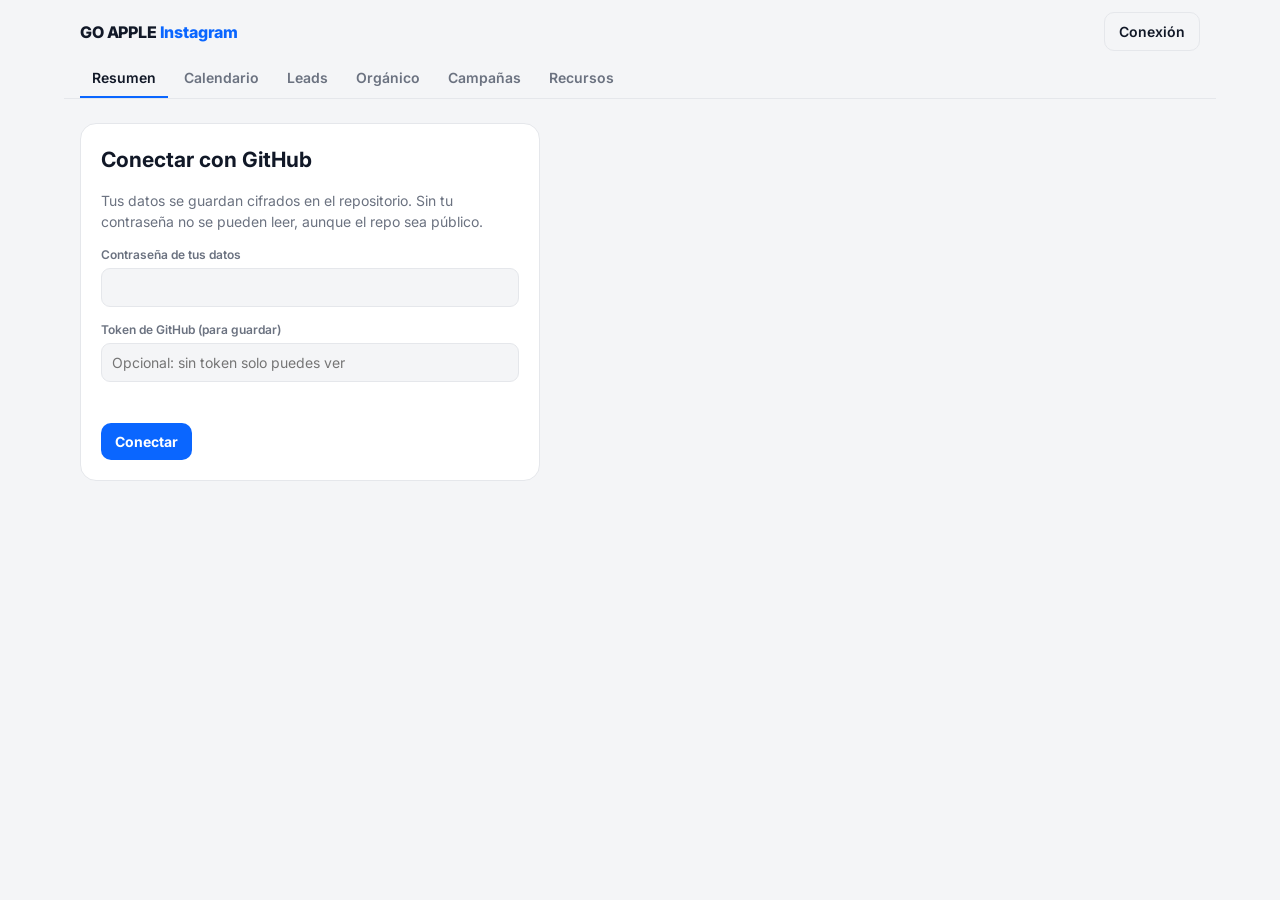
==== commit 021fa94f: "Reskin de la página de Instagram para que combine con el sistema de ventas Misma paleta clara (tarje" ====
--- a/instagram.html
+++ b/instagram.html
@@ -5,25 +5,26 @@
 <title>GO APPLE · Instagram</title>
 <meta name="robots" content="noindex">
 <link rel="preconnect" href="https://fonts.googleapis.com">
-<link rel="stylesheet" href="https://fonts.googleapis.com/css2?family=Inter:wght@400;500;600;700;800&display=swap">
+<link rel="stylesheet" href="https://fonts.googleapis.com/css2?family=Inter:wght@400;600;700;800;900&display=swap">
 <style>
 /* Layout: barra superior con pestañas, contenido en una columna ancha; tablas con scroll propio.
-   Paleta dark-first de ramaruizmkt (negro, azul de marca), con variante clara. */
+   Misma paleta y tipografía del sistema de ventas (tema "app" de GO APPLE): fondo claro,
+   tarjetas blancas redondeadas, acento azul. Respeta modo oscuro del sistema (como el tema "app-oscuro"). */
 :root {
-  --bg: #050505; --surface: #0e0e10; --raise: #151518; --line: rgba(255,255,255,.09);
-  --fg: #f4f4f5; --muted: #8f8f94; --accent: #0a84ff; --accent-ink: #ffffff;
-  --good: #30d158; --warn: #ffb340; --bad: #ff453a;
+  --bg: #f4f5f7; --surface: #ffffff; --raise: #f3f4f6; --line: #e5e7eb;
+  --fg: #111827; --muted: #6b7280; --accent: #0a66ff; --accent-ink: #ffffff;
+  --good: #16a34a; --warn: #d97706; --bad: #dc2626;
   --font: "Inter", system-ui, -apple-system, "Segoe UI", sans-serif;
-  color-scheme: dark;
-}
-@media (prefers-color-scheme: light) { :root:not([data-theme="dark"]) {
-  --bg: #f5f6f8; --surface: #ffffff; --raise: #eef0f4; --line: rgba(0,0,0,.1);
-  --fg: #0b0b0d; --muted: #62626a; --accent: #0066d6; --accent-ink: #ffffff;
-  --good: #1c8a3a; --warn: #a96300; --bad: #c8261c; color-scheme: light; } }
-:root[data-theme="light"] {
-  --bg: #f5f6f8; --surface: #ffffff; --raise: #eef0f4; --line: rgba(0,0,0,.1);
-  --fg: #0b0b0d; --muted: #62626a; --accent: #0066d6; --accent-ink: #ffffff;
-  --good: #1c8a3a; --warn: #a96300; --bad: #c8261c; color-scheme: light; }
+  color-scheme: light;
+}
+@media (prefers-color-scheme: dark) { :root:not([data-theme="light"]) {
+  --bg: #07080d; --surface: rgba(18,20,28,.75); --raise: rgba(255,255,255,.06); --line: rgba(255,255,255,.14);
+  --fg: #f4f4f4; --muted: #a1a1aa; --accent: #3b82f6; --accent-ink: #ffffff;
+  --good: #22c55e; --warn: #f59e0b; --bad: #ef4444; color-scheme: dark; } }
+:root[data-theme="dark"] {
+  --bg: #07080d; --surface: rgba(18,20,28,.75); --raise: rgba(255,255,255,.06); --line: rgba(255,255,255,.14);
+  --fg: #f4f4f4; --muted: #a1a1aa; --accent: #3b82f6; --accent-ink: #ffffff;
+  --good: #22c55e; --warn: #f59e0b; --bad: #ef4444; color-scheme: dark; }
 
 * { box-sizing: border-box; }
 body { margin: 0; background: var(--bg); color: var(--fg); font-family: var(--font); font-size: 14px; line-height: 1.5; padding-inline: 16px; padding-block: 0 56px; }
@@ -62,12 +63,12 @@
 .hint { color: var(--muted); font-size: 13px; }
 
 .kpis { display: grid; grid-template-columns: repeat(auto-fit, minmax(150px, 1fr)); gap: 10px; }
-.kpi { background: var(--surface); border: 1px solid var(--line); border-radius: 14px; padding: 14px 16px; display: flex; flex-direction: column; gap: 2px; min-width: 0; }
+.kpi { background: var(--surface); border: 1px solid var(--line); border-radius: 16px; padding: 14px 16px; display: flex; flex-direction: column; gap: 2px; min-width: 0; }
 .kpi b { font-size: 24px; font-weight: 800; letter-spacing: -.02em; font-variant-numeric: tabular-nums; }
 .kpi small { color: var(--muted); font-size: 12px; }
 .kpi .eyebrow { font-size: 10.5px; }
 
-.funnel { display: flex; flex-direction: column; gap: 8px; background: var(--surface); border: 1px solid var(--line); border-radius: 14px; padding: 16px; }
+.funnel { display: flex; flex-direction: column; gap: 8px; background: var(--surface); border: 1px solid var(--line); border-radius: 16px; padding: 16px; }
 .frow { display: grid; grid-template-columns: 84px 1fr 120px; gap: 12px; align-items: center; }
 .frow .track { background: var(--raise); border-radius: 6px; height: 22px; overflow: hidden; }
 .frow .fill { height: 100%; background: var(--accent); border-radius: 6px; min-width: 2px; }
@@ -75,7 +76,7 @@
 .frow span:last-child { color: var(--muted); font-size: 12.5px; text-align: right; }
 .frow span:first-child { font-weight: 600; }
 
-.tablebox { overflow-x: auto; background: var(--surface); border: 1px solid var(--line); border-radius: 14px; }
+.tablebox { overflow-x: auto; background: var(--surface); border: 1px solid var(--line); border-radius: 16px; }
 table { border-collapse: collapse; width: 100%; min-width: 640px; }
 th { text-align: left; font-size: 11px; font-weight: 700; letter-spacing: .08em; text-transform: uppercase; color: var(--muted); padding: 10px 12px; border-bottom: 1px solid var(--line); white-space: nowrap; }
 td { padding: 10px 12px; border-bottom: 1px solid var(--line); vertical-align: middle; }
@@ -98,7 +99,7 @@
 .chip { background: transparent; border: 1px solid var(--line); border-radius: 999px; padding: 4px 12px; font-size: 13px; font-weight: 600; color: var(--muted); cursor: pointer; }
 .chip[aria-pressed="true"] { background: var(--fg); color: var(--bg); border-color: var(--fg); }
 
-.empty { border: 1px dashed var(--line); border-radius: 14px; padding: 28px 20px; display: flex; flex-direction: column; gap: 10px; align-items: flex-start; }
+.empty { border: 1px dashed var(--line); border-radius: 16px; padding: 28px 20px; display: flex; flex-direction: column; gap: 10px; align-items: flex-start; }
 .empty p { margin: 0; color: var(--muted); max-width: 52ch; }
 .empty h3 { font-size: 16px; }
 .two { display: grid; grid-template-columns: repeat(auto-fit, minmax(300px, 1fr)); gap: 24px; }
@@ -120,7 +121,7 @@
 .cal-head { display: flex; align-items: center; gap: 8px; flex-wrap: wrap; }
 .cal-head h2 { text-transform: none; min-width: 150px; }
 .cal-head h2::first-letter { text-transform: uppercase; }
-.cal-grid { display: grid; grid-template-columns: repeat(7, minmax(0, 1fr)); gap: 1px; background: var(--line); border: 1px solid var(--line); border-radius: 14px; overflow: hidden; }
+.cal-grid { display: grid; grid-template-columns: repeat(7, minmax(0, 1fr)); gap: 1px; background: var(--line); border: 1px solid var(--line); border-radius: 16px; overflow: hidden; }
 .cal-dow { background: var(--surface); padding: 8px; font-size: 11px; font-weight: 700; letter-spacing: .08em; text-transform: uppercase; color: var(--muted); }
 .cal-day { background: var(--surface); min-height: 104px; padding: 6px; display: flex; flex-direction: column; gap: 4px; min-width: 0; }
 .cal-day.off { background: var(--bg); }
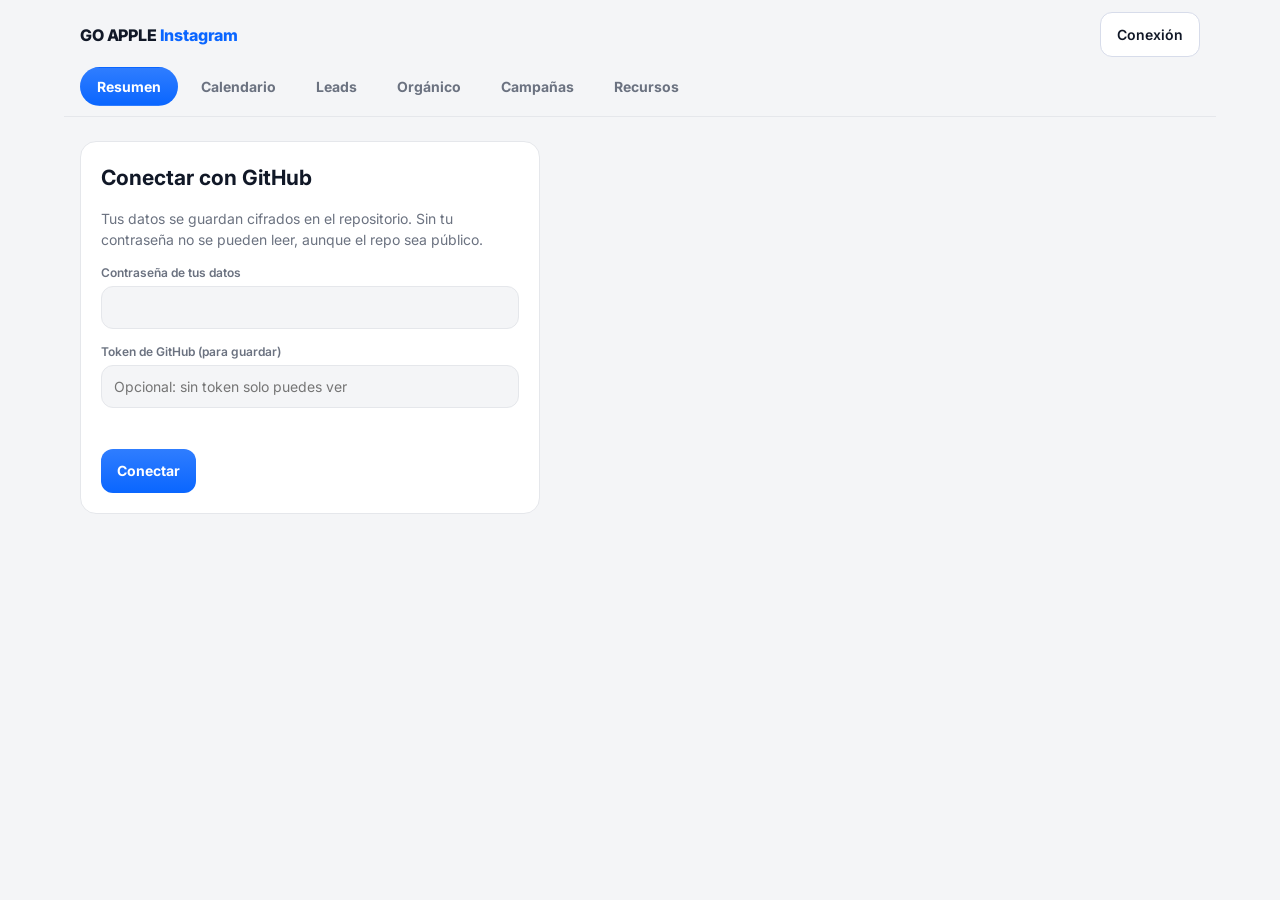
==== commit 78f2db63: "Ajusta botones, pestañas y tarjetas para que calquen los del CRM Botones con el mismo gradiente azul" ====
--- a/instagram.html
+++ b/instagram.html
@@ -13,6 +13,7 @@
 :root {
   --bg: #f4f5f7; --surface: #ffffff; --raise: #f3f4f6; --line: #e5e7eb;
   --fg: #111827; --muted: #6b7280; --accent: #0a66ff; --accent-ink: #ffffff;
+  --accent-top: #2f7dff; --accent-bot: #0a66ff; --btn-border: #d7dcea;
   --good: #16a34a; --warn: #d97706; --bad: #dc2626;
   --font: "Inter", system-ui, -apple-system, "Segoe UI", sans-serif;
   color-scheme: light;
@@ -20,17 +21,19 @@
 @media (prefers-color-scheme: dark) { :root:not([data-theme="light"]) {
   --bg: #07080d; --surface: rgba(18,20,28,.75); --raise: rgba(255,255,255,.06); --line: rgba(255,255,255,.14);
   --fg: #f4f4f4; --muted: #a1a1aa; --accent: #3b82f6; --accent-ink: #ffffff;
+  --accent-top: #60a5fa; --accent-bot: #3b82f6; --btn-border: rgba(255,255,255,.14);
   --good: #22c55e; --warn: #f59e0b; --bad: #ef4444; color-scheme: dark; } }
 :root[data-theme="dark"] {
   --bg: #07080d; --surface: rgba(18,20,28,.75); --raise: rgba(255,255,255,.06); --line: rgba(255,255,255,.14);
   --fg: #f4f4f4; --muted: #a1a1aa; --accent: #3b82f6; --accent-ink: #ffffff;
+  --accent-top: #60a5fa; --accent-bot: #3b82f6; --btn-border: rgba(255,255,255,.14);
   --good: #22c55e; --warn: #f59e0b; --bad: #ef4444; color-scheme: dark; }
 
 * { box-sizing: border-box; }
 body { margin: 0; background: var(--bg); color: var(--fg); font-family: var(--font); font-size: 14px; line-height: 1.5; padding-inline: 16px; padding-block: 0 56px; }
 .tools { display: flex; align-items: center; gap: 10px; }
 #sync { font-size: 12px; color: var(--muted); }
-#cuenta-sel { background: var(--raise); border: 1px solid var(--line); border-radius: 10px; padding: 7px 10px; font-weight: 600; max-width: 190px; }
+#cuenta-sel { background: var(--surface); border: 1px solid var(--line); border-radius: 12px; padding: 7px 10px; font-weight: 600; max-width: 190px; }
 #sync.bad { color: var(--bad); }
 .setup { max-width: 460px; display: flex; flex-direction: column; gap: 14px; background: var(--surface); border: 1px solid var(--line); border-radius: 16px; padding: 20px; }
 .setup p { margin: 0; color: var(--muted); }
@@ -44,14 +47,14 @@
 .bar { max-width: 1120px; margin: 0 auto; display: flex; flex-wrap: wrap; align-items: center; gap: 8px 16px; justify-content: space-between; }
 .brand { font-weight: 800; font-size: 16px; letter-spacing: -.01em; }
 .brand span { color: var(--accent); }
-nav { display: flex; gap: 4px; overflow-x: auto; max-width: 1120px; margin: 8px auto 0; }
-nav button { background: none; border: 0; border-bottom: 2px solid transparent; padding: 8px 12px; color: var(--muted); font-weight: 600; cursor: pointer; white-space: nowrap; }
-nav button[aria-selected="true"] { color: var(--fg); border-color: var(--accent); }
-nav button:hover { color: var(--fg); }
+nav { display: flex; gap: 6px; overflow-x: auto; max-width: 1120px; margin: 10px auto 0; padding-bottom: 10px; }
+nav button { background: none; border: 1px solid transparent; border-radius: 999px; padding: 8px 16px; color: var(--muted); font-weight: 700; cursor: pointer; white-space: nowrap; }
+nav button[aria-selected="true"] { background: linear-gradient(180deg, var(--accent-top) 0%, var(--accent-bot) 100%); color: var(--accent-ink); }
+nav button:hover:not([aria-selected="true"]) { background: var(--raise); color: var(--fg); }
 :focus-visible { outline: 2px solid var(--accent); outline-offset: 2px; }
 
-.primary { background: var(--accent); color: var(--accent-ink); border: 0; border-radius: 10px; padding: 8px 14px; font-weight: 700; cursor: pointer; }
-.ghost { background: transparent; border: 1px solid var(--line); border-radius: 10px; padding: 8px 14px; font-weight: 600; cursor: pointer; }
+.primary { background: linear-gradient(180deg, var(--accent-top) 0%, var(--accent-bot) 100%); color: var(--accent-ink); border: 0; border-radius: 12px; padding: 11px 16px; min-height: 44px; font-weight: 700; cursor: pointer; }
+.ghost { background: var(--surface); border: 1px solid var(--btn-border); border-radius: 12px; padding: 11px 16px; min-height: 44px; font-weight: 600; cursor: pointer; }
 .ghost:hover { background: var(--raise); }
 .danger { color: var(--bad); }
 
@@ -63,7 +66,7 @@
 .hint { color: var(--muted); font-size: 13px; }
 
 .kpis { display: grid; grid-template-columns: repeat(auto-fit, minmax(150px, 1fr)); gap: 10px; }
-.kpi { background: var(--surface); border: 1px solid var(--line); border-radius: 16px; padding: 14px 16px; display: flex; flex-direction: column; gap: 2px; min-width: 0; }
+.kpi { background: var(--surface); border: 1px solid var(--line); border-left: 3px solid var(--accent); border-radius: 16px; padding: 14px 16px; display: flex; flex-direction: column; gap: 2px; min-width: 0; }
 .kpi b { font-size: 24px; font-weight: 800; letter-spacing: -.02em; font-variant-numeric: tabular-nums; }
 .kpi small { color: var(--muted); font-size: 12px; }
 .kpi .eyebrow { font-size: 10.5px; }
@@ -96,8 +99,8 @@
 select.stage { background: var(--raise); border: 1px solid var(--line); border-radius: 8px; padding: 4px 6px; font-size: 13px; }
 
 .chips { display: flex; gap: 6px; flex-wrap: wrap; }
-.chip { background: transparent; border: 1px solid var(--line); border-radius: 999px; padding: 4px 12px; font-size: 13px; font-weight: 600; color: var(--muted); cursor: pointer; }
-.chip[aria-pressed="true"] { background: var(--fg); color: var(--bg); border-color: var(--fg); }
+.chip { background: var(--surface); border: 1px solid var(--line); border-radius: 999px; padding: 6px 14px; font-size: 13px; font-weight: 700; color: var(--muted); cursor: pointer; }
+.chip[aria-pressed="true"] { background: var(--accent); color: var(--accent-ink); border-color: var(--accent); }
 
 .empty { border: 1px dashed var(--line); border-radius: 16px; padding: 28px 20px; display: flex; flex-direction: column; gap: 10px; align-items: flex-start; }
 .empty p { margin: 0; color: var(--muted); max-width: 52ch; }
@@ -111,7 +114,7 @@
 .field { display: flex; flex-direction: column; gap: 4px; min-width: 0; }
 .field.full { grid-column: 1 / -1; }
 .field label { font-size: 12px; font-weight: 600; color: var(--muted); }
-.field input, .field select, .field textarea { background: var(--bg); border: 1px solid var(--line); border-radius: 9px; padding: 8px 10px; width: 100%; min-width: 0; }
+.field input, .field select, .field textarea { background: var(--bg); border: 1px solid var(--line); border-radius: 12px; padding: 10px 12px; width: 100%; min-width: 0; }
 .field.check { flex-direction: row; align-items: center; gap: 8px; }
 .field.check input { width: auto; }
 .actions { display: flex; gap: 8px; flex-wrap: wrap; align-items: center; }
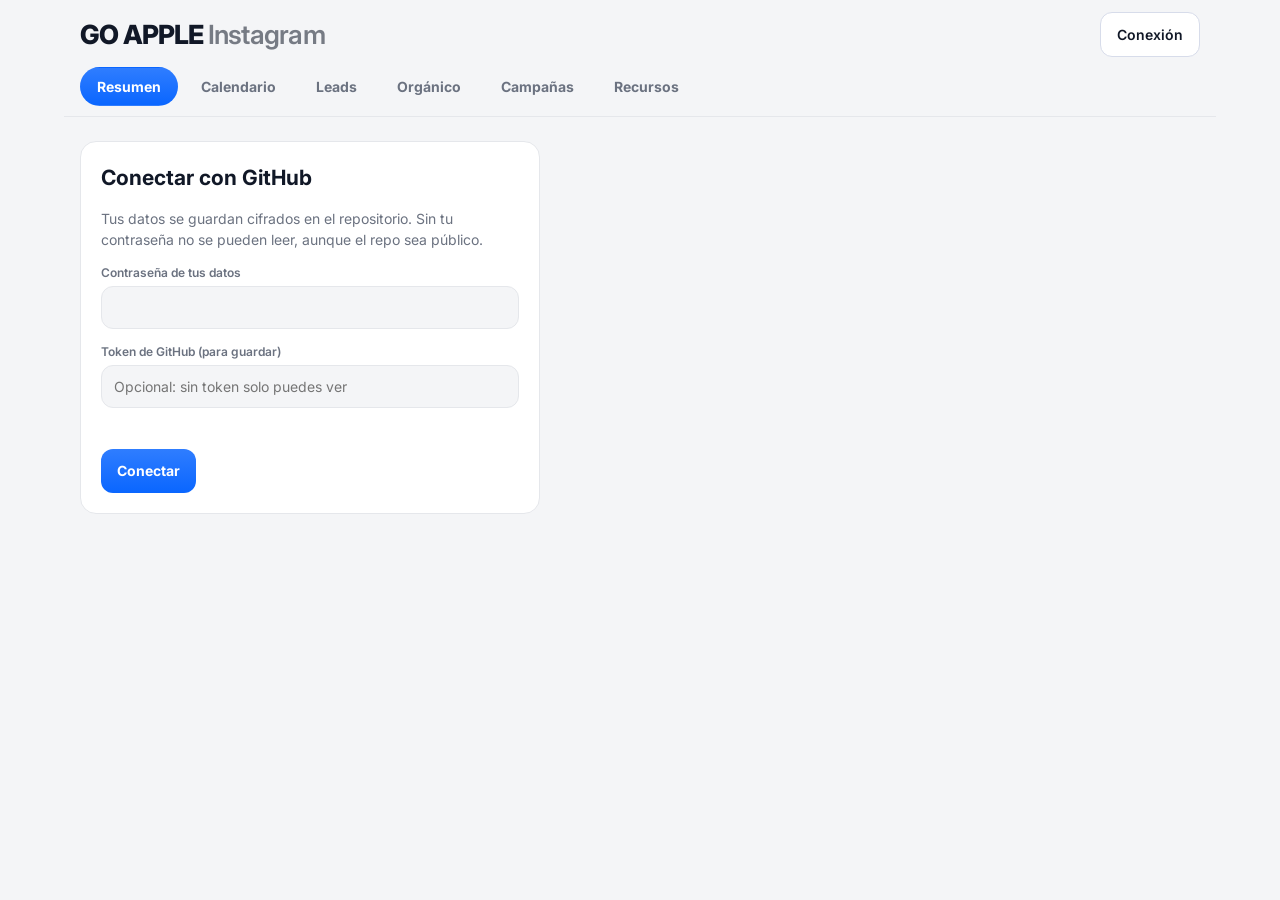
==== commit 499d9015: "Afina título, KPIs y botones de acción para que calquen el CRM Título en texto plano (sin acento de " ====
--- a/instagram.html
+++ b/instagram.html
@@ -45,8 +45,8 @@
 
 header { position: sticky; top: env(safe-area-inset-top, 0px); z-index: 5; background: var(--bg); border-bottom: 1px solid var(--line); margin-inline: -16px; padding: 12px 16px 0; }
 .bar { max-width: 1120px; margin: 0 auto; display: flex; flex-wrap: wrap; align-items: center; gap: 8px 16px; justify-content: space-between; }
-.brand { font-weight: 800; font-size: 16px; letter-spacing: -.01em; }
-.brand span { color: var(--accent); }
+.brand { font-weight: 800; font-size: clamp(1.35rem, 2.5vw, 1.65rem); letter-spacing: -.03em; color: var(--fg); }
+.brand span { color: var(--fg); font-weight: 600; opacity: .55; }
 nav { display: flex; gap: 6px; overflow-x: auto; max-width: 1120px; margin: 10px auto 0; padding-bottom: 10px; }
 nav button { background: none; border: 1px solid transparent; border-radius: 999px; padding: 8px 16px; color: var(--muted); font-weight: 700; cursor: pointer; white-space: nowrap; }
 nav button[aria-selected="true"] { background: linear-gradient(180deg, var(--accent-top) 0%, var(--accent-bot) 100%); color: var(--accent-ink); }
@@ -66,10 +66,10 @@
 .hint { color: var(--muted); font-size: 13px; }
 
 .kpis { display: grid; grid-template-columns: repeat(auto-fit, minmax(150px, 1fr)); gap: 10px; }
-.kpi { background: var(--surface); border: 1px solid var(--line); border-left: 3px solid var(--accent); border-radius: 16px; padding: 14px 16px; display: flex; flex-direction: column; gap: 2px; min-width: 0; }
-.kpi b { font-size: 24px; font-weight: 800; letter-spacing: -.02em; font-variant-numeric: tabular-nums; }
+.kpi { background: var(--surface); border: 1px solid var(--line); border-left: 3px solid var(--kpi-accent, var(--accent)); border-radius: 16px; padding: 18px 20px; display: flex; flex-direction: column; gap: 4px; min-width: 0; }
+.kpi .eyebrow { font-size: 13px; font-weight: 600; letter-spacing: 0; text-transform: none; color: var(--muted); }
+.kpi b { font-size: 30px; font-weight: 800; letter-spacing: -.02em; font-variant-numeric: tabular-nums; }
 .kpi small { color: var(--muted); font-size: 12px; }
-.kpi .eyebrow { font-size: 10.5px; }
 
 .funnel { display: flex; flex-direction: column; gap: 8px; background: var(--surface); border: 1px solid var(--line); border-radius: 16px; padding: 16px; }
 .frow { display: grid; grid-template-columns: 84px 1fr 120px; gap: 12px; align-items: center; }
@@ -102,9 +102,10 @@
 .chip { background: var(--surface); border: 1px solid var(--line); border-radius: 999px; padding: 6px 14px; font-size: 13px; font-weight: 700; color: var(--muted); cursor: pointer; }
 .chip[aria-pressed="true"] { background: var(--accent); color: var(--accent-ink); border-color: var(--accent); }
 
-.empty { border: 1px dashed var(--line); border-radius: 16px; padding: 28px 20px; display: flex; flex-direction: column; gap: 10px; align-items: flex-start; }
+.empty { border: 1px dashed var(--line); border-radius: 16px; padding: 28px 20px; display: flex; flex-direction: column; gap: 10px; align-items: stretch; }
 .empty p { margin: 0; color: var(--muted); max-width: 52ch; }
 .empty h3 { font-size: 16px; }
+.empty > button.primary { align-self: stretch; }
 .two { display: grid; grid-template-columns: repeat(auto-fit, minmax(300px, 1fr)); gap: 24px; }
 
 .overlay { position: fixed; inset: 0; background: rgba(0,0,0,.6); display: flex; align-items: flex-start; justify-content: center; padding: 24px 16px; overflow-y: auto; z-index: 20; }
@@ -118,6 +119,8 @@
 .field.check { flex-direction: row; align-items: center; gap: 8px; }
 .field.check input { width: auto; }
 .actions { display: flex; gap: 8px; flex-wrap: wrap; align-items: center; }
+.quick-actions { display: grid; grid-template-columns: repeat(auto-fit, minmax(160px, 1fr)); gap: 10px; }
+.quick-actions button { width: 100%; }
 .actions .sp { flex: 1; }
 .err { color: var(--bad); font-size: 13px; min-height: 1em; }
 /* calendario */
@@ -210,14 +213,14 @@
 const originKind = key => !key || key === 'directo' ? 'Directo' : key.startsWith('post:') ? 'Orgánico' : key.startsWith('rec:') ? 'Lead magnet' : 'Campaña';
 
 /* ---------- vistas ---------- */
-function kpi(label, value, sub) { return `<div class="kpi"><span class="eyebrow">${label}</span><b>${value}</b><small>${sub || '&nbsp;'}</small></div>`; }
+function kpi(label, value, sub, accent) { return `<div class="kpi" style="${accent ? `--kpi-accent:${accent}` : ''}"><span class="eyebrow">${label}</span><b>${value}</b><small>${sub || '&nbsp;'}</small></div>`; }
 function table(heads, rows, emptyMsg) {
   return `<div class="tablebox"><table><thead><tr>${heads.map(h => `<th class="${h[1] || ''}">${h[0]}</th>`).join('')}</tr></thead><tbody>${rows.join('') || `<tr><td colspan="${heads.length}" class="dim">${emptyMsg}</td></tr>`}</tbody></table></div>`;
 }
 
 function viewResumen() {
   const hasAny = S.leads.length || S.posts.length || S.camps.length;
-  if (!hasAny) return `<div class="empty"><h3>Todavía no hay datos</h3><p>Empieza cargando un contenido orgánico o una campaña, y después tus leads con su origen. El resumen se arma solo a partir de eso.</p><div class="actions"><button class="primary" data-new="posts">+ Contenido</button><button class="ghost" data-new="camps">+ Campaña</button><button class="ghost" data-new="leads">+ Lead</button><button class="ghost" id="seed">Ver con datos de ejemplo</button></div></div>`;
+  if (!hasAny) return `<div class="empty"><h3>Todavía no hay datos</h3><p>Empieza cargando un contenido orgánico o una campaña, y después tus leads con su origen. El resumen se arma solo a partir de eso.</p><div class="quick-actions"><button class="primary" data-new="posts">+ Contenido</button><button class="ghost" data-new="camps">+ Campaña</button><button class="ghost" data-new="leads">+ Lead</button><button class="ghost" id="seed">Ver con datos de ejemplo</button></div></div>`;
   const t = stats(S.leads);
   const gasto = S.camps.reduce((s, c) => s + n0(c.gasto), 0);
   const campLeads = S.leads.filter(l => (l.origen || '').startsWith('camp:'));
@@ -240,16 +243,16 @@
   return `
   <section class="sec"><div class="sec-head"><h2>Negocio</h2>${hasEj ? '<button class="ghost danger" id="unseed">Borrar datos de ejemplo</button>' : ''}</div>
     <div class="kpis">
-      ${kpi('Leads', int(t.leads), `${pct(ratio(t.agendas, t.leads))} agendan`)}
-      ${kpi('Agendas', int(t.agendas), `${pct(ratio(t.ventas, t.agendas))} cierran`)}
-      ${kpi('Ventas', int(t.ventas), `${pct(ratio(t.ventas, t.leads))} de los leads`)}
-      ${kpi('Ingresos', money(t.ingresos), t.ventas ? `Ticket ${money(t.ingresos / t.ventas)}` : '')}
+      ${kpi('Leads', int(t.leads), `${pct(ratio(t.agendas, t.leads))} agendan`, 'var(--accent)')}
+      ${kpi('Agendas', int(t.agendas), `${pct(ratio(t.ventas, t.agendas))} cierran`, 'var(--warn)')}
+      ${kpi('Ventas', int(t.ventas), `${pct(ratio(t.ventas, t.leads))} de los leads`, 'var(--good)')}
+      ${kpi('Ingresos', money(t.ingresos), t.ventas ? `Ticket ${money(t.ingresos / t.ventas)}` : '', 'var(--good)')}
     </div>
     <div class="kpis">
-      ${kpi('Inversión en ads', money(gasto), `${S.camps.length} campañas`)}
-      ${kpi('Costo por lead', moneyOr(ratio(gasto, cs.leads)), `${cs.leads} leads de campañas`)}
-      ${kpi('Costo por venta', moneyOr(ratio(gasto, cs.ventas)), `${cs.ventas} ventas de campañas`)}
-      ${kpi('ROAS', cs.ingresos && gasto ? (cs.ingresos / gasto).toLocaleString('es', { maximumFractionDigits: 2 }) + 'x' : '—', `${money(cs.ingresos)} facturado`)}
+      ${kpi('Inversión en ads', money(gasto), `${S.camps.length} campañas`, 'var(--muted)')}
+      ${kpi('Costo por lead', moneyOr(ratio(gasto, cs.leads)), `${cs.leads} leads de campañas`, 'var(--muted)')}
+      ${kpi('Costo por venta', moneyOr(ratio(gasto, cs.ventas)), `${cs.ventas} ventas de campañas`, 'var(--muted)')}
+      ${kpi('ROAS', cs.ingresos && gasto ? (cs.ingresos / gasto).toLocaleString('es', { maximumFractionDigits: 2 }) + 'x' : '—', `${money(cs.ingresos)} facturado`, 'var(--good)')}
     </div></section>
   <section class="sec"><div class="sec-head"><h2>Embudo</h2><span class="hint">Todos los leads cargados</span></div>
     <div class="funnel">${f('Leads', t.leads, int(t.leads))}${f('Agendas', t.agendas, `${t.agendas} · ${pct(ratio(t.agendas, t.leads))}`)}${f('Ventas', t.ventas, `${t.ventas} · ${pct(ratio(t.ventas, t.leads))}`)}</div></section>
@@ -381,7 +384,7 @@
   const puedeToggle = !LISTA.length || LISTA.length === 1 || cuentaSel !== 'todas';
   const etiqueta = autoPorCuenta() ? ` de @${esc(cuentaSel)}` : '';
   const head = `<div class="sec-head"><h2>Recursos</h2><button class="ghost" id="toggle-auto" aria-pressed="${autoOn()}" ${puedeToggle ? '' : 'disabled'}>Respuestas automáticas${etiqueta}: ${autoOn() ? 'encendidas' : 'apagadas'}</button>${puedeToggle ? '' : '<span class="hint">Elegí una cuenta para activarlas o apagarlas</span>'}</div>`;
-  if (!S.recursos.length) return `<section class="sec">${head}<div class="empty"><h3>Todavía no hay recursos</h3><p>Un recurso es lo que recibe una persona cuando comenta una palabra clave en tu contenido. Por ejemplo, "impulsé" entrega las 3 razones por las que su anuncio no vendió. Crea el primero y queda guardado, cifrado con tu contraseña.</p><div class="actions"><button class="primary" data-new="recursos">+ Nuevo recurso</button><button class="ghost" id="seed-lm">Cargar mis 3 lead magnets (borrador)</button></div></div></section>`;
+  if (!S.recursos.length) return `<section class="sec">${head}<div class="empty"><h3>Todavía no hay recursos</h3><p>Un recurso es lo que recibe una persona cuando comenta una palabra clave en tu contenido. Por ejemplo, "impulsé" entrega las 3 razones por las que su anuncio no vendió. Crea el primero y queda guardado, cifrado con tu contraseña.</p><div class="quick-actions"><button class="primary" data-new="recursos">+ Nuevo recurso</button><button class="ghost" id="seed-lm">Cargar mis 3 lead magnets (borrador)</button></div></div></section>`;
   const rows = S.recursos.map(r => {
     const post = r.post ? S.posts.find(p => 'post:' + p.id === r.post) : null, st = byOrigin('rec:' + r.id);
     return `<tr class="click" data-edit="recursos:${r.id}"><td class="title">${esc(r.nombre || 'Sin nombre')}<div class="sub">Palabra: <b>${esc(r.palabra || '')}</b>${r.pregunta ? ' · con pregunta' : ''}</div></td><td class="title dim">${r.post ? esc(post ? (post.titulo || 'Sin título') : 'Post eliminado') : 'Cualquier post'}</td><td><span class="pill ${esc(r.estado)}">${esc(r.estado || '—')}</span></td><td class="r"><b>${st.leads}</b></td><td class="r">${st.agendas}</td><td class="r">${st.ventas}</td><td class="r">${money(st.ingresos)}</td></tr>`;
